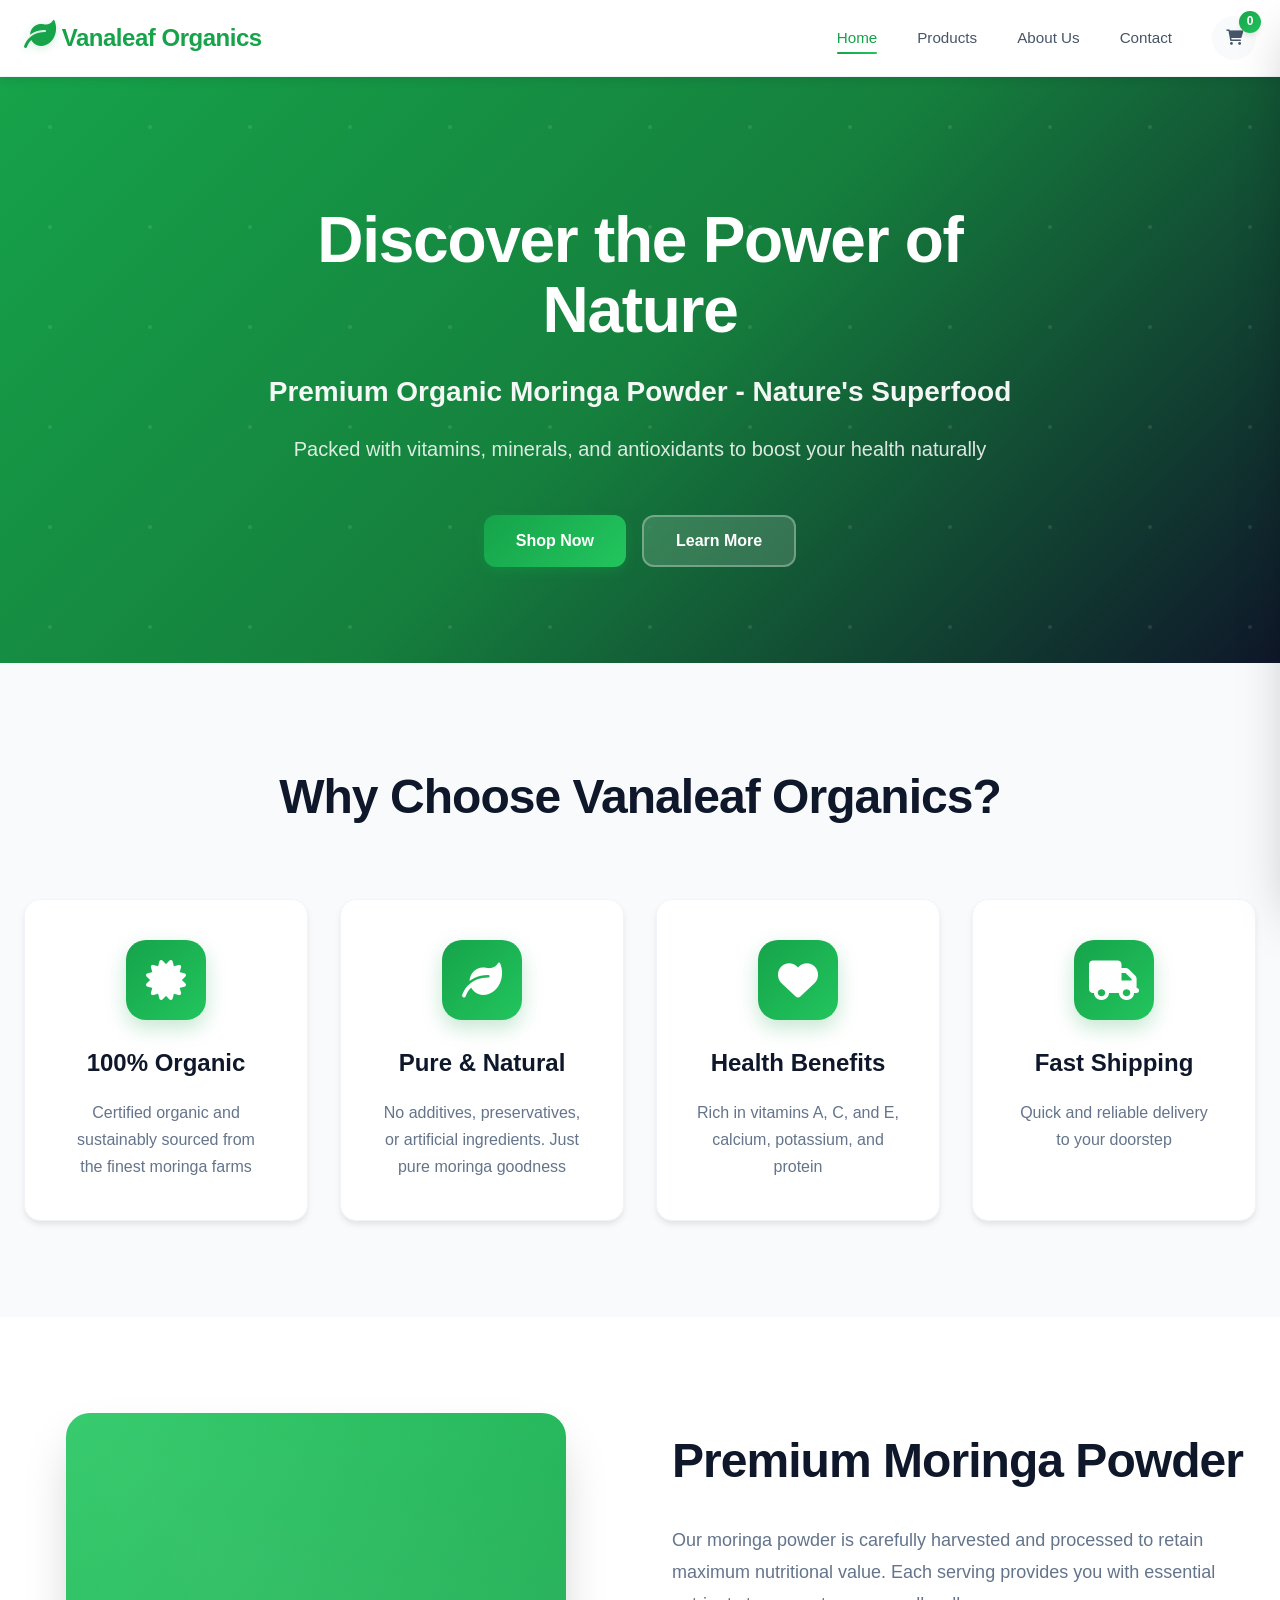
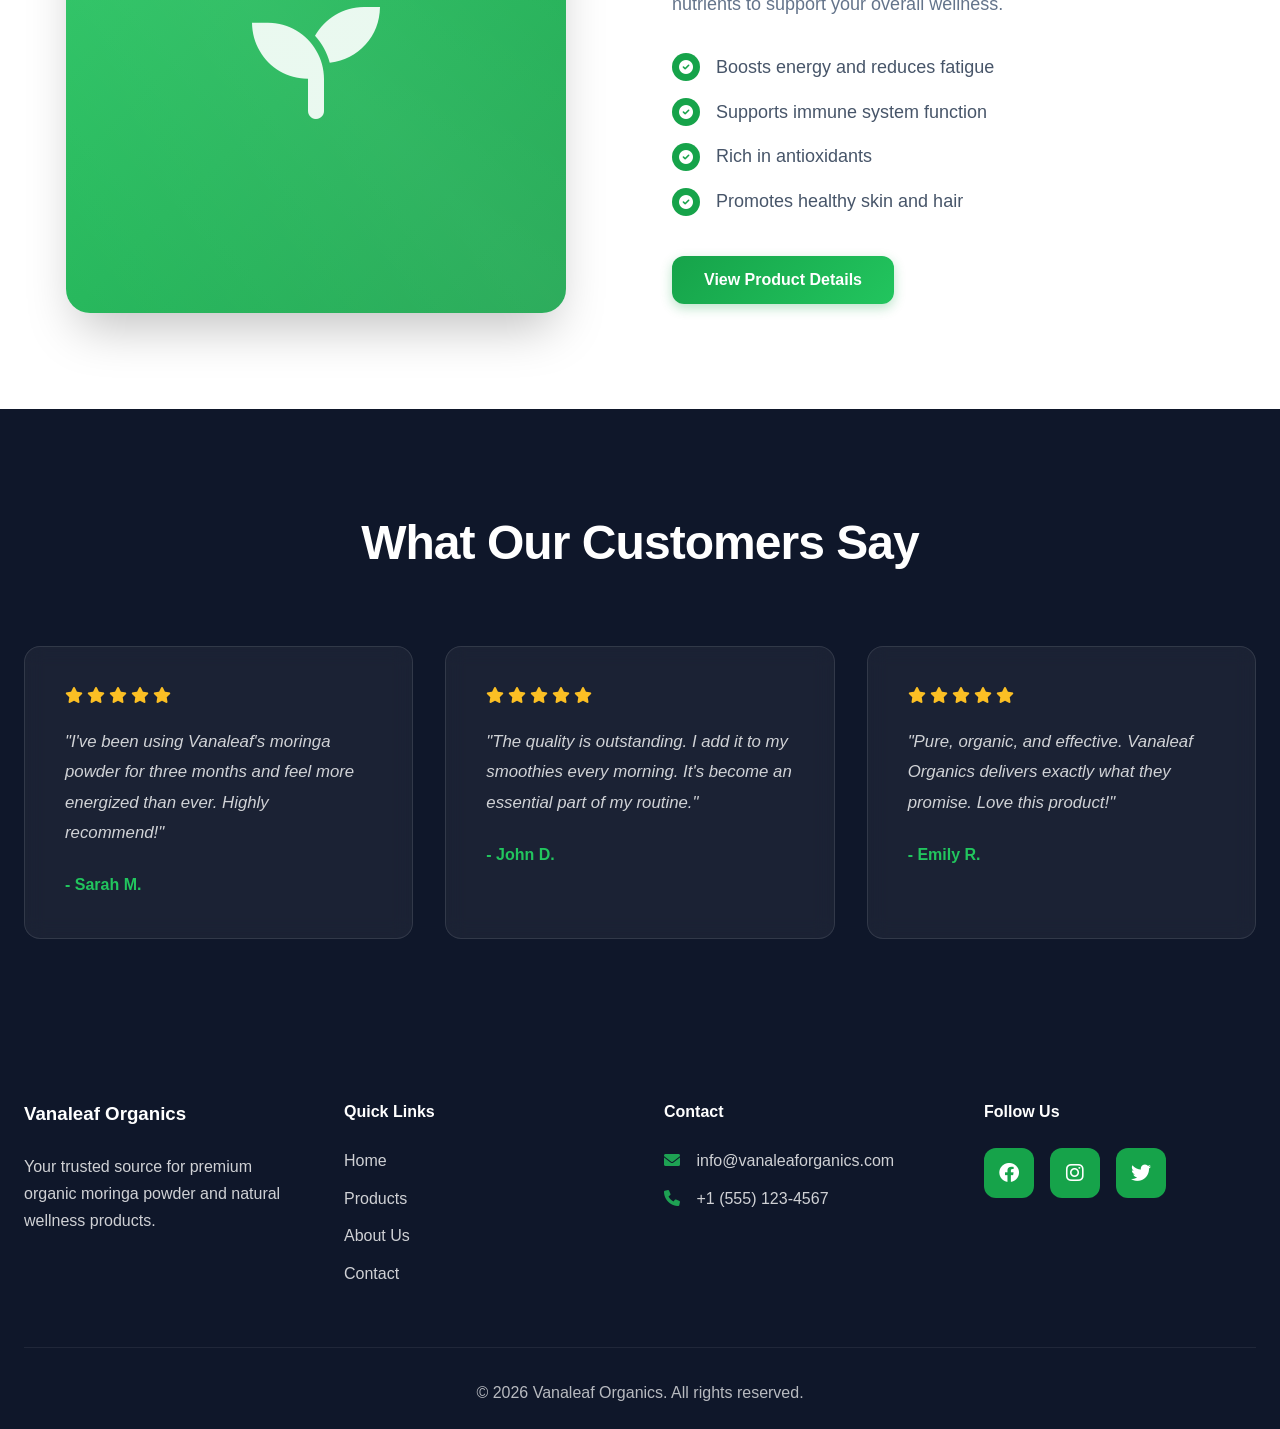
==== index.html @ b9e73c4c "Added vanaleaf-organics website" ====
<!DOCTYPE html>
<html lang="en">
<head>
    <meta charset="UTF-8">
    <meta name="viewport" content="width=device-width, initial-scale=1.0">
    <title>Vanaleaf Organics - Premium Moringa Powder</title>
    <link rel="stylesheet" href="css/style.css">
    <link rel="stylesheet" href="https://cdnjs.cloudflare.com/ajax/libs/font-awesome/6.0.0/css/all.min.css">
</head>
<body>
    <!-- Navigation -->
    <nav class="navbar">
        <div class="container">
            <div class="nav-wrapper">
                <div class="logo">
                    <a href="index.html">
                        <i class="fas fa-leaf"></i>
                        <span>Vanaleaf Organics</span>
                    </a>
                </div>
                <ul class="nav-menu" id="navMenu">
                    <li><a href="index.html" class="active">Home</a></li>
                    <li><a href="product.html">Products</a></li>
                    <li><a href="about.html">About Us</a></li>
                    <li><a href="contact.html">Contact</a></li>
                    <li class="cart-icon-wrapper">
                        <a href="#" id="cartToggle">
                            <i class="fas fa-shopping-cart"></i>
                            <span class="cart-count" id="cartCount">0</span>
                        </a>
                    </li>
                </ul>
                <div class="hamburger" id="hamburger">
                    <span></span>
                    <span></span>
                    <span></span>
                </div>
            </div>
        </div>
    </nav>

    <!-- Hero Section -->
    <section class="hero">
        <div class="container">
            <div class="hero-content">
                <h1 class="hero-title">Discover the Power of Nature</h1>
                <p class="hero-subtitle">Premium Organic Moringa Powder - Nature's Superfood</p>
                <p class="hero-description">Packed with vitamins, minerals, and antioxidants to boost your health naturally</p>
                <div class="hero-buttons">
                    <a href="product.html" class="btn btn-primary">Shop Now</a>
                    <a href="about.html" class="btn btn-secondary">Learn More</a>
                </div>
            </div>
        </div>
    </section>

    <!-- Features Section -->
    <section class="features">
        <div class="container">
            <h2 class="section-title">Why Choose Vanaleaf Organics?</h2>
            <div class="features-grid">
                <div class="feature-card">
                    <div class="feature-icon">
                        <i class="fas fa-certificate"></i>
                    </div>
                    <h3>100% Organic</h3>
                    <p>Certified organic and sustainably sourced from the finest moringa farms</p>
                </div>
                <div class="feature-card">
                    <div class="feature-icon">
                        <i class="fas fa-leaf"></i>
                    </div>
                    <h3>Pure & Natural</h3>
                    <p>No additives, preservatives, or artificial ingredients. Just pure moringa goodness</p>
                </div>
                <div class="feature-card">
                    <div class="feature-icon">
                        <i class="fas fa-heart"></i>
                    </div>
                    <h3>Health Benefits</h3>
                    <p>Rich in vitamins A, C, and E, calcium, potassium, and protein</p>
                </div>
                <div class="feature-card">
                    <div class="feature-icon">
                        <i class="fas fa-truck"></i>
                    </div>
                    <h3>Fast Shipping</h3>
                    <p>Quick and reliable delivery to your doorstep</p>
                </div>
            </div>
        </div>
    </section>

    <!-- Product Highlight Section -->
    <section class="product-highlight">
        <div class="container">
            <div class="highlight-grid">
                <div class="highlight-image">
                    <div class="image-placeholder">
                        <i class="fas fa-seedling"></i>
                    </div>
                </div>
                <div class="highlight-content">
                    <h2>Premium Moringa Powder</h2>
                    <p class="highlight-description">Our moringa powder is carefully harvested and processed to retain maximum nutritional value. Each serving provides you with essential nutrients to support your overall wellness.</p>
                    <ul class="benefits-list">
                        <li><i class="fas fa-check-circle"></i> Boosts energy and reduces fatigue</li>
                        <li><i class="fas fa-check-circle"></i> Supports immune system function</li>
                        <li><i class="fas fa-check-circle"></i> Rich in antioxidants</li>
                        <li><i class="fas fa-check-circle"></i> Promotes healthy skin and hair</li>
                    </ul>
                    <a href="product.html" class="btn btn-primary">View Product Details</a>
                </div>
            </div>
        </div>
    </section>

    <!-- Testimonials Section -->
    <section class="testimonials">
        <div class="container">
            <h2 class="section-title">What Our Customers Say</h2>
            <div class="testimonials-grid">
                <div class="testimonial-card">
                    <div class="stars">
                        <i class="fas fa-star"></i>
                        <i class="fas fa-star"></i>
                        <i class="fas fa-star"></i>
                        <i class="fas fa-star"></i>
                        <i class="fas fa-star"></i>
                    </div>
                    <p>"I've been using Vanaleaf's moringa powder for three months and feel more energized than ever. Highly recommend!"</p>
                    <div class="customer-name">- Sarah M.</div>
                </div>
                <div class="testimonial-card">
                    <div class="stars">
                        <i class="fas fa-star"></i>
                        <i class="fas fa-star"></i>
                        <i class="fas fa-star"></i>
                        <i class="fas fa-star"></i>
                        <i class="fas fa-star"></i>
                    </div>
                    <p>"The quality is outstanding. I add it to my smoothies every morning. It's become an essential part of my routine."</p>
                    <div class="customer-name">- John D.</div>
                </div>
                <div class="testimonial-card">
                    <div class="stars">
                        <i class="fas fa-star"></i>
                        <i class="fas fa-star"></i>
                        <i class="fas fa-star"></i>
                        <i class="fas fa-star"></i>
                        <i class="fas fa-star"></i>
                    </div>
                    <p>"Pure, organic, and effective. Vanaleaf Organics delivers exactly what they promise. Love this product!"</p>
                    <div class="customer-name">- Emily R.</div>
                </div>
            </div>
        </div>
    </section>

    <!-- Footer -->
    <footer class="footer">
        <div class="container">
            <div class="footer-grid">
                <div class="footer-col">
                    <h3>Vanaleaf Organics</h3>
                    <p>Your trusted source for premium organic moringa powder and natural wellness products.</p>
                </div>
                <div class="footer-col">
                    <h4>Quick Links</h4>
                    <ul>
                        <li><a href="index.html">Home</a></li>
                        <li><a href="product.html">Products</a></li>
                        <li><a href="about.html">About Us</a></li>
                        <li><a href="contact.html">Contact</a></li>
                    </ul>
                </div>
                <div class="footer-col">
                    <h4>Contact</h4>
                    <ul>
                        <li><i class="fas fa-envelope"></i> info@vanaleaforganics.com</li>
                        <li><i class="fas fa-phone"></i> +1 (555) 123-4567</li>
                    </ul>
                </div>
                <div class="footer-col">
                    <h4>Follow Us</h4>
                    <div class="social-links">
                        <a href="#"><i class="fab fa-facebook"></i></a>
                        <a href="#"><i class="fab fa-instagram"></i></a>
                        <a href="#"><i class="fab fa-twitter"></i></a>
                    </div>
                </div>
            </div>
            <div class="footer-bottom">
                <p>&copy; 2026 Vanaleaf Organics. All rights reserved.</p>
            </div>
        </div>
    </footer>

    <!-- Shopping Cart Sidebar -->
    <div class="cart-sidebar" id="cartSidebar">
        <div class="cart-header">
            <h3>Shopping Cart</h3>
            <button class="close-cart" id="closeCart">&times;</button>
        </div>
        <div class="cart-items" id="cartItems">
            <p class="empty-cart">Your cart is empty</p>
        </div>
        <div class="cart-footer">
            <div class="cart-total">
                <span>Total:</span>
                <span id="cartTotal">₹0</span>
            </div>
            <button class="btn btn-primary btn-block" id="checkoutBtn">Proceed to Checkout</button>
        </div>
    </div>

    <!-- Overlay -->
    <div class="overlay" id="overlay"></div>

    <!-- Checkout Modal -->
    <div class="modal" id="checkoutModal">
        <div class="modal-content">
            <span class="close-modal" id="closeModal">&times;</span>
            <h2>Checkout</h2>
            <form id="checkoutForm">
                <div class="form-section">
                    <h3>Shipping Information</h3>
                    <div class="form-row">
                        <div class="form-group">
                            <label for="firstName">First Name *</label>
                            <input type="text" id="firstName" required>
                        </div>
                        <div class="form-group">
                            <label for="lastName">Last Name *</label>
                            <input type="text" id="lastName" required>
                        </div>
                    </div>
                    <div class="form-group">
                        <label for="email">Email *</label>
                        <input type="email" id="email" required>
                    </div>
                    <div class="form-group">
                        <label for="phone">Phone *</label>
                        <input type="tel" id="phone" required>
                    </div>
                    <div class="form-group">
                        <label for="address">Address *</label>
                        <input type="text" id="address" required>
                    </div>
                    <div class="form-row">
                        <div class="form-group">
                            <label for="city">City *</label>
                            <input type="text" id="city" required>
                        </div>
                        <div class="form-group">
                            <label for="zipCode">Zip Code *</label>
                            <input type="text" id="zipCode" required>
                        </div>
                    </div>
                </div>
                <div class="form-section">
                    <h3>Payment Information</h3>
                    <div class="form-group">
                        <label for="cardName">Name on Card *</label>
                        <input type="text" id="cardName" required>
                    </div>
                    <div class="form-group">
                        <label for="cardNumber">Card Number *</label>
                        <input type="text" id="cardNumber" placeholder="1234 5678 9012 3456" required>
                    </div>
                    <div class="form-row">
                        <div class="form-group">
                            <label for="expiry">Expiry Date *</label>
                            <input type="text" id="expiry" placeholder="MM/YY" required>
                        </div>
                        <div class="form-group">
                            <label for="cvv">CVV *</label>
                            <input type="text" id="cvv" placeholder="123" required>
                        </div>
                    </div>
                </div>
                <div class="order-summary">
                    <h3>Order Summary</h3>
                    <div id="orderItems"></div>
                    <div class="summary-row">
                        <span>Subtotal:</span>
                        <span id="subtotal">₹0</span>
                    </div>
                    <div class="summary-row">
                        <span>Shipping:</span>
                        <span id="shipping">₹100</span>
                    </div>
                    <div class="summary-row total">
                        <span>Total:</span>
                        <span id="finalTotal">₹0</span>
                    </div>
                </div>
                <button type="submit" class="btn btn-primary btn-block">Place Order</button>
            </form>
        </div>
    </div>

    <script src="js/cart.js"></script>
    <script src="js/main.js"></script>
</body>
</html>
---- css/style.css ----
/* Modern Reset and Base Styles */
* {
    margin: 0;
    padding: 0;
    box-sizing: border-box;
}

:root {
    --primary: #16a34a;
    --primary-dark: #15803d;
    --primary-light: #22c55e;
    --secondary: #0ea5e9;
    --accent: #fbbf24;
    --dark: #0f172a;
    --gray-900: #1e293b;
    --gray-800: #334155;
    --gray-700: #475569;
    --gray-600: #64748b;
    --gray-500: #94a3b8;
    --gray-400: #cbd5e1;
    --gray-300: #e2e8f0;
    --gray-200: #f1f5f9;
    --gray-100: #f8fafc;
    --white: #ffffff;
    --success: #10b981;
    --danger: #ef4444;
    --warning: #f59e0b;
    --shadow-sm: 0 1px 2px 0 rgba(0, 0, 0, 0.05);
    --shadow: 0 4px 6px -1px rgba(0, 0, 0, 0.1);
    --shadow-md: 0 10px 15px -3px rgba(0, 0, 0, 0.1);
    --shadow-lg: 0 20px 25px -5px rgba(0, 0, 0, 0.1);
    --shadow-xl: 0 25px 50px -12px rgba(0, 0, 0, 0.25);
    --radius: 0.75rem;
    --radius-lg: 1rem;
    --radius-xl: 1.5rem;
    --transition: all 0.3s cubic-bezier(0.4, 0, 0.2, 1);
}

html {
    scroll-behavior: smooth;
}

body {
    font-family: -apple-system, BlinkMacSystemFont, 'Segoe UI', Roboto, 'Helvetica Neue', Arial, sans-serif;
    line-height: 1.6;
    color: var(--gray-900);
    background-color: var(--white);
    -webkit-font-smoothing: antialiased;
    -moz-osx-font-smoothing: grayscale;
}

.container {
    max-width: 1280px;
    margin: 0 auto;
    padding: 0 1.5rem;
}

@media (min-width: 1536px) {
    .container {
        max-width: 1400px;
    }
}

a {
    text-decoration: none;
    color: inherit;
    transition: var(--transition);
}

ul {
    list-style: none;
}

img {
    max-width: 100%;
    height: auto;
    display: block;
}

/* Modern Navigation */
.navbar {
    background: rgba(255, 255, 255, 0.95);
    backdrop-filter: blur(20px);
    box-shadow: 0 1px 3px 0 rgba(0, 0, 0, 0.1);
    position: sticky;
    top: 0;
    z-index: 1000;
    border-bottom: 1px solid var(--gray-200);
}

.nav-wrapper {
    display: flex;
    justify-content: space-between;
    align-items: center;
    padding: 1rem 0;
    min-height: 70px;
}

.logo {
    display: flex;
    align-items: center;
    gap: 0.75rem;
    font-size: 1.5rem;
    font-weight: 700;
    color: var(--primary);
    letter-spacing: -0.02em;
}

.logo i {
    font-size: 2rem;
    filter: drop-shadow(0 2px 4px rgba(22, 163, 74, 0.2));
}

.nav-menu {
    display: flex;
    gap: 2.5rem;
    align-items: center;
}

.nav-menu li a {
    color: var(--gray-700);
    font-weight: 500;
    font-size: 0.95rem;
    position: relative;
    padding: 0.5rem 0;
    transition: var(--transition);
}

.nav-menu li a:hover {
    color: var(--primary);
}

.nav-menu li a.active {
    color: var(--primary);
}

.nav-menu li a.active::after {
    content: '';
    position: absolute;
    bottom: 0;
    left: 0;
    width: 100%;
    height: 2px;
    background: linear-gradient(90deg, var(--primary), var(--primary-light));
    border-radius: 2px;
}

.cart-icon-wrapper {
    position: relative;
}

.cart-icon-wrapper a {
    width: 44px;
    height: 44px;
    background: var(--gray-100);
    border-radius: 50%;
    display: flex;
    align-items: center;
    justify-content: center;
    transition: var(--transition);
}

.cart-icon-wrapper a:hover {
    background: var(--primary);
    color: var(--white);
    transform: translateY(-2px);
    box-shadow: var(--shadow-md);
}

.cart-count {
    position: absolute;
    top: -5px;
    right: -5px;
    background: linear-gradient(135deg, var(--primary), var(--primary-light));
    color: var(--white);
    border-radius: 50%;
    width: 22px;
    height: 22px;
    display: flex;
    align-items: center;
    justify-content: center;
    font-size: 0.75rem;
    font-weight: 700;
    box-shadow: var(--shadow);
}

.hamburger {
    display: none;
    flex-direction: column;
    cursor: pointer;
    gap: 5px;
    padding: 8px;
}

.hamburger span {
    width: 25px;
    height: 2.5px;
    background-color: var(--gray-700);
    border-radius: 2px;
    transition: var(--transition);
}

/* Modern Hero Section */
.hero {
    background: linear-gradient(135deg, var(--primary) 0%, var(--primary-dark) 50%, var(--dark) 100%);
    color: var(--white);
    padding: 8rem 0 6rem;
    position: relative;
    overflow: hidden;
}

.hero::before {
    content: '';
    position: absolute;
    top: 0;
    left: 0;
    right: 0;
    bottom: 0;
    background: url('data:image/svg+xml,<svg width="100" height="100" xmlns="http://www.w3.org/2000/svg"><circle cx="50" cy="50" r="2" fill="white" opacity="0.1"/></svg>');
    animation: float 20s linear infinite;
}

@keyframes float {
    from { transform: translateY(0); }
    to { transform: translateY(-100px); }
}

.hero-content {
    max-width: 800px;
    margin: 0 auto;
    text-align: center;
    position: relative;
    z-index: 1;
}

.hero-title {
    font-size: clamp(2.5rem, 5vw, 4rem);
    font-weight: 800;
    margin-bottom: 1.5rem;
    line-height: 1.1;
    letter-spacing: -0.02em;
    animation: fadeInUp 0.8s ease;
}

.hero-subtitle {
    font-size: clamp(1.25rem, 3vw, 1.75rem);
    margin-bottom: 1rem;
    font-weight: 600;
    opacity: 0.95;
    animation: fadeInUp 0.8s ease 0.2s backwards;
}

.hero-description {
    font-size: clamp(1rem, 2vw, 1.25rem);
    margin-bottom: 3rem;
    opacity: 0.85;
    line-height: 1.8;
    animation: fadeInUp 0.8s ease 0.4s backwards;
}

.hero-buttons {
    display: flex;
    gap: 1rem;
    justify-content: center;
    flex-wrap: wrap;
    animation: fadeInUp 0.8s ease 0.6s backwards;
}

@keyframes fadeInUp {
    from {
        opacity: 0;
        transform: translateY(30px);
    }
    to {
        opacity: 1;
        transform: translateY(0);
    }
}

/* Modern Buttons */
.btn {
    display: inline-flex;
    align-items: center;
    justify-content: center;
    gap: 0.5rem;
    padding: 1rem 2rem;
    border-radius: var(--radius);
    font-weight: 600;
    font-size: 1rem;
    cursor: pointer;
    transition: var(--transition);
    border: none;
    line-height: 1;
    white-space: nowrap;
}

.btn-primary {
    background: linear-gradient(135deg, var(--primary), var(--primary-light));
    color: var(--white);
    box-shadow: 0 4px 12px rgba(22, 163, 74, 0.3);
}

.btn-primary:hover {
    transform: translateY(-2px);
    box-shadow: 0 8px 20px rgba(22, 163, 74, 0.4);
}

.btn-primary:active {
    transform: translateY(0);
}

.btn-secondary {
    background: rgba(255, 255, 255, 0.15);
    color: var(--white);
    border: 2px solid rgba(255, 255, 255, 0.3);
    backdrop-filter: blur(10px);
}

.btn-secondary:hover {
    background: rgba(255, 255, 255, 0.25);
    border-color: rgba(255, 255, 255, 0.5);
    transform: translateY(-2px);
}

.btn-large {
    padding: 1.25rem 3rem;
    font-size: 1.1rem;
}

.btn-block {
    width: 100%;
}

/* Modern Features Section */
.features {
    padding: 6rem 0;
    background: var(--gray-100);
}

.section-title {
    text-align: center;
    font-size: clamp(2rem, 4vw, 3rem);
    font-weight: 800;
    margin-bottom: 4rem;
    color: var(--dark);
    letter-spacing: -0.02em;
}

.features-grid {
    display: grid;
    grid-template-columns: repeat(auto-fit, minmax(280px, 1fr));
    gap: 2rem;
}

.feature-card {
    background: var(--white);
    padding: 2.5rem;
    border-radius: var(--radius-lg);
    text-align: center;
    box-shadow: var(--shadow);
    transition: var(--transition);
    border: 1px solid var(--gray-200);
}

.feature-card:hover {
    transform: translateY(-8px);
    box-shadow: var(--shadow-lg);
    border-color: var(--primary);
}

.feature-icon {
    width: 80px;
    height: 80px;
    margin: 0 auto 1.5rem;
    background: linear-gradient(135deg, var(--primary), var(--primary-light));
    border-radius: 20px;
    display: flex;
    align-items: center;
    justify-content: center;
    font-size: 2.5rem;
    color: var(--white);
    box-shadow: 0 8px 20px rgba(22, 163, 74, 0.25);
}

.feature-card h3 {
    font-size: 1.5rem;
    margin-bottom: 1rem;
    color: var(--dark);
    font-weight: 700;
}

.feature-card p {
    color: var(--gray-600);
    line-height: 1.7;
}

/* Product Highlight */
.product-highlight {
    padding: 6rem 0;
}

.highlight-grid {
    display: grid;
    grid-template-columns: 1fr 1fr;
    gap: 4rem;
    align-items: center;
}

.highlight-image {
    display: flex;
    justify-content: center;
    align-items: center;
}

.image-placeholder {
    width: 100%;
    max-width: 500px;
    aspect-ratio: 1;
    background: linear-gradient(135deg, var(--primary-light) 0%, var(--primary) 100%);
    border-radius: var(--radius-xl);
    display: flex;
    align-items: center;
    justify-content: center;
    font-size: 8rem;
    color: rgba(255, 255, 255, 0.9);
    box-shadow: var(--shadow-xl);
    position: relative;
    overflow: hidden;
}

.image-placeholder::before {
    content: '';
    position: absolute;
    top: -50%;
    left: -50%;
    width: 200%;
    height: 200%;
    background: linear-gradient(45deg, transparent, rgba(255, 255, 255, 0.1), transparent);
    animation: shine 3s infinite;
}

@keyframes shine {
    0% { transform: translateX(-100%) translateY(-100%) rotate(45deg); }
    100% { transform: translateX(100%) translateY(100%) rotate(45deg); }
}

.image-placeholder.large {
    max-width: 600px;
}

.highlight-content h2 {
    font-size: clamp(2rem, 4vw, 3rem);
    color: var(--dark);
    margin-bottom: 1.5rem;
    font-weight: 800;
    letter-spacing: -0.02em;
}

.highlight-description {
    color: var(--gray-600);
    font-size: 1.125rem;
    margin-bottom: 2rem;
    line-height: 1.8;
}

.benefits-list {
    margin-bottom: 2.5rem;
}

.benefits-list li {
    display: flex;
    align-items: center;
    gap: 1rem;
    margin-bottom: 1rem;
    font-size: 1.125rem;
    color: var(--gray-700);
}

.benefits-list i {
    width: 28px;
    height: 28px;
    background: var(--primary);
    color: var(--white);
    border-radius: 50%;
    display: flex;
    align-items: center;
    justify-content: center;
    font-size: 0.875rem;
    flex-shrink: 0;
}

/* Testimonials */
.testimonials {
    padding: 6rem 0;
    background: var(--dark);
    color: var(--white);
    position: relative;
}

.testimonials .section-title {
    color: var(--white);
}

.testimonials-grid {
    display: grid;
    grid-template-columns: repeat(auto-fit, minmax(320px, 1fr));
    gap: 2rem;
}

.testimonial-card {
    background: rgba(255, 255, 255, 0.05);
    backdrop-filter: blur(10px);
    padding: 2.5rem;
    border-radius: var(--radius-lg);
    border: 1px solid rgba(255, 255, 255, 0.1);
    transition: var(--transition);
}

.testimonial-card:hover {
    background: rgba(255, 255, 255, 0.08);
    transform: translateY(-5px);
    border-color: rgba(255, 255, 255, 0.2);
}

.stars {
    color: var(--accent);
    margin-bottom: 1.5rem;
    display: flex;
    gap: 0.25rem;
}

.testimonial-card p {
    font-style: italic;
    color: rgba(255, 255, 255, 0.8);
    margin-bottom: 1.5rem;
    line-height: 1.8;
    font-size: 1.05rem;
}

.customer-name {
    font-weight: 600;
    color: var(--primary-light);
}

/* Product Detail Page */
.product-detail {
    padding: 4rem 0;
}

.product-grid {
    display: grid;
    grid-template-columns: 1fr 1fr;
    gap: 4rem;
}

.main-image {
    position: sticky;
    top: 100px;
}

.product-info-section h1 {
    font-size: clamp(2rem, 4vw, 3rem);
    color: var(--dark);
    margin-bottom: 1rem;
    font-weight: 800;
    letter-spacing: -0.02em;
}

.product-rating {
    display: flex;
    align-items: center;
    gap: 1rem;
    margin-bottom: 1.5rem;
}

.rating-count {
    color: var(--gray-600);
    font-size: 0.95rem;
}

.product-description {
    font-size: 1.125rem;
    color: var(--gray-600);
    margin-bottom: 2rem;
    line-height: 1.8;
}

.product-benefits {
    background: linear-gradient(135deg, var(--gray-100), var(--gray-200));
    padding: 2rem;
    border-radius: var(--radius-lg);
    margin-bottom: 2rem;
    border-left: 4px solid var(--primary);
}

.product-benefits h3 {
    color: var(--dark);
    margin-bottom: 1.5rem;
    font-weight: 700;
}

.product-benefits ul li {
    display: flex;
    align-items: center;
    gap: 0.75rem;
    margin-bottom: 1rem;
    color: var(--gray-700);
}

.product-benefits i {
    color: var(--primary);
    font-size: 1.1rem;
}

.product-options {
    margin-bottom: 2rem;
}

.option-group {
    margin-bottom: 1.5rem;
}

.option-group label {
    display: block;
    font-weight: 600;
    margin-bottom: 0.75rem;
    color: var(--dark);
    font-size: 1.05rem;
}

.size-select {
    width: 100%;
    padding: 1rem 1.25rem;
    border: 2px solid var(--gray-300);
    border-radius: var(--radius);
    font-size: 1rem;
    cursor: pointer;
    transition: var(--transition);
    background: var(--white);
    font-weight: 500;
}

.size-select:hover {
    border-color: var(--primary);
}

.size-select:focus {
    outline: none;
    border-color: var(--primary);
    box-shadow: 0 0 0 3px rgba(22, 163, 74, 0.1);
}

.quantity-selector {
    display: flex;
    align-items: center;
    gap: 1rem;
}

.qty-btn {
    background: var(--primary);
    color: var(--white);
    border: none;
    width: 48px;
    height: 48px;
    border-radius: var(--radius);
    font-size: 1.5rem;
    cursor: pointer;
    transition: var(--transition);
    display: flex;
    align-items: center;
    justify-content: center;
    font-weight: 600;
}

.qty-btn:hover {
    background: var(--primary-dark);
    transform: scale(1.05);
}

.qty-btn:active {
    transform: scale(0.95);
}

#quantity {
    width: 100px;
    text-align: center;
    padding: 0.75rem;
    border: 2px solid var(--gray-300);
    border-radius: var(--radius);
    font-size: 1.25rem;
    font-weight: 600;
}

.product-price {
    margin-bottom: 2rem;
}

.price {
    font-size: clamp(2.5rem, 5vw, 3.5rem);
    font-weight: 800;
    background: linear-gradient(135deg, var(--primary), var(--primary-light));
    -webkit-background-clip: text;
    -webkit-text-fill-color: transparent;
    background-clip: text;
}

.product-features {
    margin-top: 2rem;
    padding-top: 2rem;
    border-top: 2px solid var(--gray-200);
}

.feature-item {
    display: flex;
    align-items: center;
    gap: 1rem;
    margin-bottom: 1rem;
    color: var(--gray-600);
    font-size: 0.95rem;
}

.feature-item i {
    color: var(--primary);
    font-size: 1.25rem;
}

/* Product Tabs */
.product-tabs {
    padding: 4rem 0;
    background: var(--gray-100);
}

.tabs {
    display: flex;
    justify-content: center;
    gap: 0.75rem;
    margin-bottom: 3rem;
    flex-wrap: wrap;
}

.tab-btn {
    padding: 0.875rem 2rem;
    background: var(--white);
    border: 2px solid var(--gray-300);
    border-radius: var(--radius);
    cursor: pointer;
    transition: var(--transition);
    font-weight: 600;
    font-size: 0.95rem;
    color: var(--gray-700);
}

.tab-btn:hover {
    border-color: var(--primary);
    color: var(--primary);
}

.tab-btn.active {
    background: var(--primary);
    color: var(--white);
    border-color: var(--primary);
    box-shadow: 0 4px 12px rgba(22, 163, 74, 0.3);
}

.tab-content {
    background: var(--white);
    padding: 3rem;
    border-radius: var(--radius-lg);
    box-shadow: var(--shadow);
}

.tab-panel {
    display: none;
}

.tab-panel.active {
    display: block;
    animation: fadeIn 0.5s ease;
}

@keyframes fadeIn {
    from { opacity: 0; }
    to { opacity: 1; }
}

.tab-panel h3 {
    color: var(--dark);
    font-size: 2rem;
    margin-bottom: 1.5rem;
    font-weight: 700;
}

.tab-panel p {
    color: var(--gray-600);
    line-height: 1.8;
    margin-bottom: 1rem;
    font-size: 1.05rem;
}

.tab-panel ul {
    margin-left: 2rem;
    margin-bottom: 1.5rem;
}

.tab-panel ul li {
    list-style: disc;
    color: var(--gray-600);
    margin-bottom: 0.75rem;
    line-height: 1.7;
}

.reviews-list {
    margin-top: 2rem;
}

.review-item {
    border-bottom: 1px solid var(--gray-200);
    padding-bottom: 2rem;
    margin-bottom: 2rem;
}

.review-header {
    display: flex;
    justify-content: space-between;
    align-items: center;
    margin-bottom: 1rem;
}

.review-date {
    color: var(--gray-500);
    font-size: 0.9rem;
}

.review-item h4 {
    color: var(--dark);
    margin-bottom: 0.75rem;
    font-weight: 600;
}

.reviewer {
    color: var(--primary);
    font-weight: 600;
}

/* About Page */
.page-header {
    background: linear-gradient(135deg, var(--primary) 0%, var(--primary-dark) 100%);
    color: var(--white);
    padding: 5rem 0;
    text-align: center;
    position: relative;
    overflow: hidden;
}

.page-header::before {
    content: '';
    position: absolute;
    top: 0;
    left: 0;
    right: 0;
    bottom: 0;
    background: url('data:image/svg+xml,<svg width="100" height="100" xmlns="http://www.w3.org/2000/svg"><circle cx="50" cy="50" r="2" fill="white" opacity="0.1"/></svg>');
    opacity: 0.3;
}

.page-header h1 {
    font-size: clamp(2.5rem, 5vw, 4rem);
    margin-bottom: 1rem;
    font-weight: 800;
    letter-spacing: -0.02em;
    position: relative;
}

.page-header p {
    font-size: clamp(1.125rem, 2vw, 1.5rem);
    opacity: 0.9;
    position: relative;
}

.about-section {
    padding: 6rem 0;
}

.about-grid {
    display: grid;
    grid-template-columns: 1fr 1fr;
    gap: 4rem;
    align-items: center;
}

.about-content p {
    color: var(--gray-600);
    line-height: 1.8;
    margin-bottom: 1.5rem;
    font-size: 1.125rem;
}

.about-content h2 {
    color: var(--dark);
    font-size: clamp(2rem, 4vw, 3rem);
    margin-bottom: 1.5rem;
    font-weight: 800;
    letter-spacing: -0.02em;
}

.values-section {
    padding: 6rem 0;
    background: var(--gray-100);
}

.values-grid {
    display: grid;
    grid-template-columns: repeat(auto-fit, minmax(280px, 1fr));
    gap: 2rem;
}

.value-card {
    background: var(--white);
    padding: 2.5rem;
    border-radius: var(--radius-lg);
    text-align: center;
    box-shadow: var(--shadow);
    transition: var(--transition);
    border: 1px solid var(--gray-200);
}

.value-card:hover {
    transform: translateY(-8px);
    box-shadow: var(--shadow-lg);
    border-color: var(--primary);
}

.value-icon {
    width: 80px;
    height: 80px;
    margin: 0 auto 1.5rem;
    background: linear-gradient(135deg, var(--primary), var(--primary-light));
    border-radius: 20px;
    display: flex;
    align-items: center;
    justify-content: center;
    font-size: 2.5rem;
    color: var(--white);
    box-shadow: 0 8px 20px rgba(22, 163, 74, 0.25);
}

.value-card h3 {
    color: var(--dark);
    margin-bottom: 1rem;
    font-weight: 700;
}

.value-card p {
    color: var(--gray-600);
    line-height: 1.7;
}

.why-moringa {
    padding: 6rem 0;
}

.moringa-content {
    max-width: 1000px;
    margin: 0 auto;
    text-align: center;
}

.moringa-content p {
    color: var(--gray-600);
    font-size: 1.125rem;
    line-height: 1.8;
    margin-bottom: 2rem;
}

.moringa-facts {
    display: grid;
    grid-template-columns: repeat(auto-fit, minmax(200px, 1fr));
    gap: 2rem;
    margin: 3rem 0;
}

.fact-item {
    background: linear-gradient(135deg, var(--primary), var(--primary-dark));
    padding: 2.5rem;
    border-radius: var(--radius-lg);
    color: var(--white);
    box-shadow: var(--shadow-lg);
    transition: var(--transition);
}

.fact-item:hover {
    transform: translateY(-8px);
    box-shadow: var(--shadow-xl);
}

.fact-number {
    font-size: 3.5rem;
    font-weight: 800;
    margin-bottom: 0.5rem;
    line-height: 1;
}

.fact-label {
    font-size: 1.25rem;
    opacity: 0.95;
}

.process-section {
    padding: 6rem 0;
    background: var(--gray-100);
}

.process-steps {
    display: grid;
    grid-template-columns: repeat(auto-fit, minmax(320px, 1fr));
    gap: 2rem;
}

.step {
    background: var(--white);
    padding: 2.5rem;
    border-radius: var(--radius-lg);
    box-shadow: var(--shadow);
    border-left: 4px solid var(--primary);
    transition: var(--transition);
}

.step:hover {
    transform: translateY(-5px);
    box-shadow: var(--shadow-lg);
}

.step-number {
    width: 60px;
    height: 60px;
    background: linear-gradient(135deg, var(--primary), var(--primary-light));
    color: var(--white);
    border-radius: var(--radius);
    display: flex;
    align-items: center;
    justify-content: center;
    font-size: 1.75rem;
    font-weight: 800;
    margin-bottom: 1.5rem;
    box-shadow: 0 8px 20px rgba(22, 163, 74, 0.25);
}

.step h3 {
    color: var(--dark);
    margin-bottom: 1rem;
    font-weight: 700;
}

.step p {
    color: var(--gray-600);
    line-height: 1.7;
}

.certifications {
    padding: 6rem 0;
}

.cert-grid {
    display: grid;
    grid-template-columns: repeat(auto-fit, minmax(220px, 1fr));
    gap: 2rem;
}

.cert-item {
    text-align: center;
    padding: 2.5rem;
    background: var(--gray-100);
    border-radius: var(--radius-lg);
    transition: var(--transition);
    border: 2px solid transparent;
}

.cert-item:hover {
    background: var(--white);
    border-color: var(--primary);
    transform: translateY(-5px);
    box-shadow: var(--shadow-lg);
}

.cert-item i {
    font-size: 4rem;
    color: var(--primary);
    margin-bottom: 1rem;
}

.cert-item h4 {
    color: var(--dark);
    font-weight: 700;
}

/* Contact Page */
.contact-section {
    padding: 6rem 0;
}

.contact-grid {
    display: grid;
    grid-template-columns: 1fr 1fr;
    gap: 4rem;
}

.contact-info h2 {
    color: var(--dark);
    font-size: clamp(2rem, 4vw, 3rem);
    margin-bottom: 1rem;
    font-weight: 800;
    letter-spacing: -0.02em;
}

.contact-info > p {
    color: var(--gray-600);
    font-size: 1.125rem;
    line-height: 1.8;
    margin-bottom: 2rem;
}

.contact-methods {
    margin-bottom: 3rem;
}

.contact-method {
    display: flex;
    gap: 1.5rem;
    margin-bottom: 1.5rem;
    padding: 1.5rem;
    background: var(--gray-100);
    border-radius: var(--radius-lg);
    transition: var(--transition);
    border: 2px solid transparent;
}

.contact-method:hover {
    background: var(--white);
    border-color: var(--primary);
    box-shadow: var(--shadow);
}

.method-icon {
    width: 60px;
    height: 60px;
    background: linear-gradient(135deg, var(--primary), var(--primary-light));
    color: var(--white);
    border-radius: var(--radius);
    display: flex;
    align-items: center;
    justify-content: center;
    font-size: 1.75rem;
    flex-shrink: 0;
    box-shadow: 0 8px 20px rgba(22, 163, 74, 0.25);
}

.method-info h3 {
    color: var(--dark);
    margin-bottom: 0.5rem;
    font-weight: 700;
}

.method-info p {
    color: var(--gray-600);
}

.social-section h3 {
    color: var(--dark);
    margin-bottom: 1.5rem;
    font-weight: 700;
}

.social-links {
    display: flex;
    gap: 1rem;
}

.social-links a {
    width: 50px;
    height: 50px;
    background: var(--primary);
    color: var(--white);
    display: flex;
    align-items: center;
    justify-content: center;
    border-radius: var(--radius);
    transition: var(--transition);
    font-size: 1.25rem;
}

.social-links a:hover {
    background: var(--primary-dark);
    transform: translateY(-5px);
    box-shadow: 0 8px 20px rgba(22, 163, 74, 0.3);
}

.social-links.large a {
    width: 60px;
    height: 60px;
    font-size: 1.5rem;
}

.contact-form-wrapper {
    background: var(--gray-100);
    padding: 3rem;
    border-radius: var(--radius-lg);
    border: 2px solid var(--gray-200);
}

.contact-form-wrapper h2 {
    color: var(--dark);
    margin-bottom: 2rem;
    font-weight: 700;
}

.form-group {
    margin-bottom: 1.5rem;
}

.form-row {
    display: grid;
    grid-template-columns: 1fr 1fr;
    gap: 1rem;
}

.form-group label {
    display: block;
    font-weight: 600;
    margin-bottom: 0.75rem;
    color: var(--dark);
    font-size: 0.95rem;
}

.form-group input,
.form-group textarea,
.form-group select {
    width: 100%;
    padding: 1rem 1.25rem;
    border: 2px solid var(--gray-300);
    border-radius: var(--radius);
    font-size: 1rem;
    font-family: inherit;
    transition: var(--transition);
    background: var(--white);
}

.form-group input:focus,
.form-group textarea:focus,
.form-group select:focus {
    outline: none;
    border-color: var(--primary);
    box-shadow: 0 0 0 3px rgba(22, 163, 74, 0.1);
}

.form-message {
    margin-top: 1rem;
    padding: 1rem 1.25rem;
    border-radius: var(--radius);
    display: none;
    font-weight: 500;
}

.form-message.success {
    display: block;
    background: #d1fae5;
    color: #065f46;
    border: 2px solid #10b981;
}

.form-message.error {
    display: block;
    background: #fee2e2;
    color: #991b1b;
    border: 2px solid #ef4444;
}

.faq-section {
    padding: 6rem 0;
    background: var(--gray-100);
}

.faq-grid {
    display: grid;
    grid-template-columns: repeat(auto-fit, minmax(380px, 1fr));
    gap: 2rem;
}

.faq-item {
    background: var(--white);
    padding: 2.5rem;
    border-radius: var(--radius-lg);
    box-shadow: var(--shadow);
    transition: var(--transition);
    border-left: 4px solid var(--primary);
}

.faq-item:hover {
    transform: translateY(-5px);
    box-shadow: var(--shadow-lg);
}

.faq-item h3 {
    color: var(--dark);
    margin-bottom: 1rem;
    font-weight: 700;
    line-height: 1.4;
}

.faq-item p {
    color: var(--gray-600);
    line-height: 1.8;
}

/* Footer */
.footer {
    background: var(--dark);
    color: var(--white);
    padding: 4rem 0 1.5rem;
}

.footer-grid {
    display: grid;
    grid-template-columns: repeat(auto-fit, minmax(240px, 1fr));
    gap: 3rem;
    margin-bottom: 3rem;
}

.footer-col h3,
.footer-col h4 {
    margin-bottom: 1.5rem;
    font-weight: 700;
}

.footer-col p {
    opacity: 0.8;
    line-height: 1.7;
}

.footer-col ul li {
    margin-bottom: 0.75rem;
    opacity: 0.8;
    transition: var(--transition);
}

.footer-col ul li:hover {
    opacity: 1;
    color: var(--primary-light);
}

.footer-col ul li a:hover {
    color: var(--primary-light);
}

.footer-col ul li i {
    margin-right: 0.75rem;
    color: var(--primary-light);
}

.footer-bottom {
    text-align: center;
    padding-top: 2rem;
    border-top: 1px solid rgba(255, 255, 255, 0.1);
    opacity: 0.7;
}

/* Shopping Cart Sidebar */
.cart-sidebar {
    position: fixed;
    right: -450px;
    top: 0;
    width: 450px;
    height: 100vh;
    background: var(--white);
    box-shadow: var(--shadow-xl);
    z-index: 2000;
    transition: right 0.3s cubic-bezier(0.4, 0, 0.2, 1);
    display: flex;
    flex-direction: column;
}

.cart-sidebar.active {
    right: 0;
}

.cart-header {
    display: flex;
    justify-content: space-between;
    align-items: center;
    padding: 2rem;
    border-bottom: 2px solid var(--gray-200);
}

.cart-header h3 {
    color: var(--dark);
    font-weight: 700;
    font-size: 1.5rem;
}

.close-cart {
    background: var(--gray-100);
    border: none;
    width: 40px;
    height: 40px;
    border-radius: 50%;
    font-size: 1.5rem;
    cursor: pointer;
    color: var(--gray-600);
    transition: var(--transition);
    display: flex;
    align-items: center;
    justify-content: center;
}

.close-cart:hover {
    background: var(--danger);
    color: var(--white);
}

.cart-items {
    flex: 1;
    overflow-y: auto;
    padding: 2rem;
}

.empty-cart {
    text-align: center;
    color: var(--gray-500);
    padding: 4rem 2rem;
    font-size: 1.125rem;
}

.cart-item {
    display: flex;
    gap: 1.25rem;
    padding: 1.5rem;
    border-radius: var(--radius);
    background: var(--gray-100);
    margin-bottom: 1rem;
    transition: var(--transition);
}

.cart-item:hover {
    background: var(--gray-200);
}

.cart-item-info {
    flex: 1;
}

.cart-item-name {
    font-weight: 600;
    color: var(--dark);
    margin-bottom: 0.5rem;
    font-size: 1.05rem;
}

.cart-item-details {
    font-size: 0.9rem;
    color: var(--gray-600);
    margin-bottom: 0.5rem;
}

.cart-item-price {
    font-weight: 700;
    color: var(--primary);
    font-size: 1.125rem;
}

.remove-item {
    background: none;
    border: none;
    color: var(--gray-500);
    cursor: pointer;
    font-size: 1.25rem;
    transition: var(--transition);
    width: 32px;
    height: 32px;
    border-radius: 50%;
    display: flex;
    align-items: center;
    justify-content: center;
}

.remove-item:hover {
    background: var(--danger);
    color: var(--white);
}

.cart-footer {
    padding: 2rem;
    border-top: 2px solid var(--gray-200);
    background: var(--gray-50);
}

.cart-total {
    display: flex;
    justify-content: space-between;
    font-size: 1.5rem;
    font-weight: 800;
    margin-bottom: 1.5rem;
    color: var(--dark);
}

/* Overlay */
.overlay {
    display: none;
    position: fixed;
    top: 0;
    left: 0;
    width: 100%;
    height: 100%;
    background: rgba(0, 0, 0, 0.5);
    backdrop-filter: blur(4px);
    z-index: 1500;
}

.overlay.active {
    display: block;
}

/* Checkout Modal */
.modal {
    display: none;
    position: fixed;
    top: 0;
    left: 0;
    width: 100%;
    height: 100%;
    background: rgba(0, 0, 0, 0.5);
    backdrop-filter: blur(4px);
    z-index: 2500;
    overflow-y: auto;
    padding: 2rem;
}

.modal.active {
    display: flex;
    align-items: center;
    justify-content: center;
}

.modal-content {
    background: var(--white);
    max-width: 900px;
    width: 100%;
    padding: 3rem;
    border-radius: var(--radius-xl);
    position: relative;
    box-shadow: var(--shadow-xl);
}

.close-modal {
    position: absolute;
    top: 1.5rem;
    right: 1.5rem;
    width: 40px;
    height: 40px;
    border-radius: 50%;
    background: var(--gray-100);
    font-size: 1.5rem;
    cursor: pointer;
    color: var(--gray-600);
    transition: var(--transition);
    border: none;
    display: flex;
    align-items: center;
    justify-content: center;
}

.close-modal:hover {
    background: var(--danger);
    color: var(--white);
}

.modal-content h2 {
    color: var(--dark);
    margin-bottom: 2rem;
    font-weight: 800;
    font-size: 2rem;
}

.form-section {
    margin-bottom: 2.5rem;
}

.form-section h3 {
    color: var(--dark);
    margin-bottom: 1.5rem;
    padding-bottom: 0.75rem;
    border-bottom: 2px solid var(--gray-200);
    font-weight: 700;
}

.order-summary {
    background: var(--gray-100);
    padding: 2rem;
    border-radius: var(--radius-lg);
    margin-bottom: 2rem;
    border: 2px solid var(--gray-200);
}

.order-summary h3 {
    color: var(--dark);
    margin-bottom: 1.5rem;
    font-weight: 700;
}

#orderItems {
    margin-bottom: 1.5rem;
}

.order-item {
    display: flex;
    justify-content: space-between;
    padding: 0.75rem 0;
    color: var(--gray-700);
    font-size: 0.95rem;
}

.summary-row {
    display: flex;
    justify-content: space-between;
    padding: 0.75rem 0;
    border-top: 1px solid var(--gray-300);
    font-weight: 600;
}

.summary-row.total {
    font-size: 1.5rem;
    font-weight: 800;
    color: var(--dark);
    border-top: 2px solid var(--primary);
    margin-top: 1rem;
    padding-top: 1.5rem;
}

/* Success Message */
.success-message {
    text-align: center;
    padding: 3rem 2rem;
}

.success-icon {
    font-size: 6rem;
    color: var(--success);
    margin-bottom: 1.5rem;
}

.success-message h2 {
    color: var(--dark);
    margin-bottom: 1rem;
    font-weight: 800;
}

.success-message p {
    color: var(--gray-600);
    font-size: 1.125rem;
    margin-bottom: 2rem;
    line-height: 1.7;
}

/* Responsive Design */
@media (max-width: 1024px) {
    .highlight-grid,
    .product-grid,
    .about-grid,
    .contact-grid {
        grid-template-columns: 1fr;
        gap: 3rem;
    }

    .main-image {
        position: static;
    }
}

@media (max-width: 768px) {
    .hamburger {
        display: flex;
    }

    .nav-menu {
        position: fixed;
        left: -100%;
        top: 70px;
        flex-direction: column;
        background: rgba(255, 255, 255, 0.98);
        backdrop-filter: blur(20px);
        width: 100%;
        text-align: center;
        transition: 0.3s;
        box-shadow: 0 10px 27px rgba(0, 0, 0, 0.1);
        padding: 2rem 0;
        gap: 1.5rem;
        border-bottom: 2px solid var(--gray-200);
    }

    .nav-menu.active {
        left: 0;
    }

    .hero {
        padding: 5rem 0 4rem;
    }

    .hero-buttons {
        flex-direction: column;
    }

    .features,
    .testimonials,
    .product-tabs,
    .about-section,
    .values-section,
    .why-moringa,
    .process-section,
    .certifications,
    .contact-section,
    .faq-section {
        padding: 4rem 0;
    }

    .section-title {
        margin-bottom: 3rem;
    }

    .image-placeholder {
        max-width: 350px;
        font-size: 5rem;
    }

    .cart-sidebar {
        width: 100%;
        right: -100%;
    }

    .modal-content {
        padding: 2rem 1.5rem;
        margin: 1rem;
    }

    .form-row {
        grid-template-columns: 1fr;
    }

    .tabs {
        gap: 0.5rem;
    }

    .tab-btn {
        padding: 0.75rem 1.5rem;
        font-size: 0.9rem;
    }

    .tab-content {
        padding: 2rem 1.5rem;
    }

    .faq-grid {
        grid-template-columns: 1fr;
    }
}

@media (max-width: 480px) {
    .container {
        padding: 0 1rem;
    }

    .hero-title {
        font-size: 2rem;
    }

    .section-title {
        font-size: 1.75rem;
    }

    .btn {
        padding: 0.875rem 1.5rem;
    }

    .page-header h1 {
        font-size: 2rem;
    }

    .features-grid,
    .testimonials-grid,
    .values-grid,
    .moringa-facts,
    .process-steps,
    .cert-grid {
        grid-template-columns: 1fr;
    }

    .feature-card,
    .testimonial-card,
    .value-card,
    .step,
    .faq-item {
        padding: 2rem 1.5rem;
    }
}

/* Print Styles */
@media print {
    .navbar,
    .cart-sidebar,
    .overlay,
    .modal,
    .hamburger,
    .hero-buttons,
    .btn {
        display: none !important;
    }
}
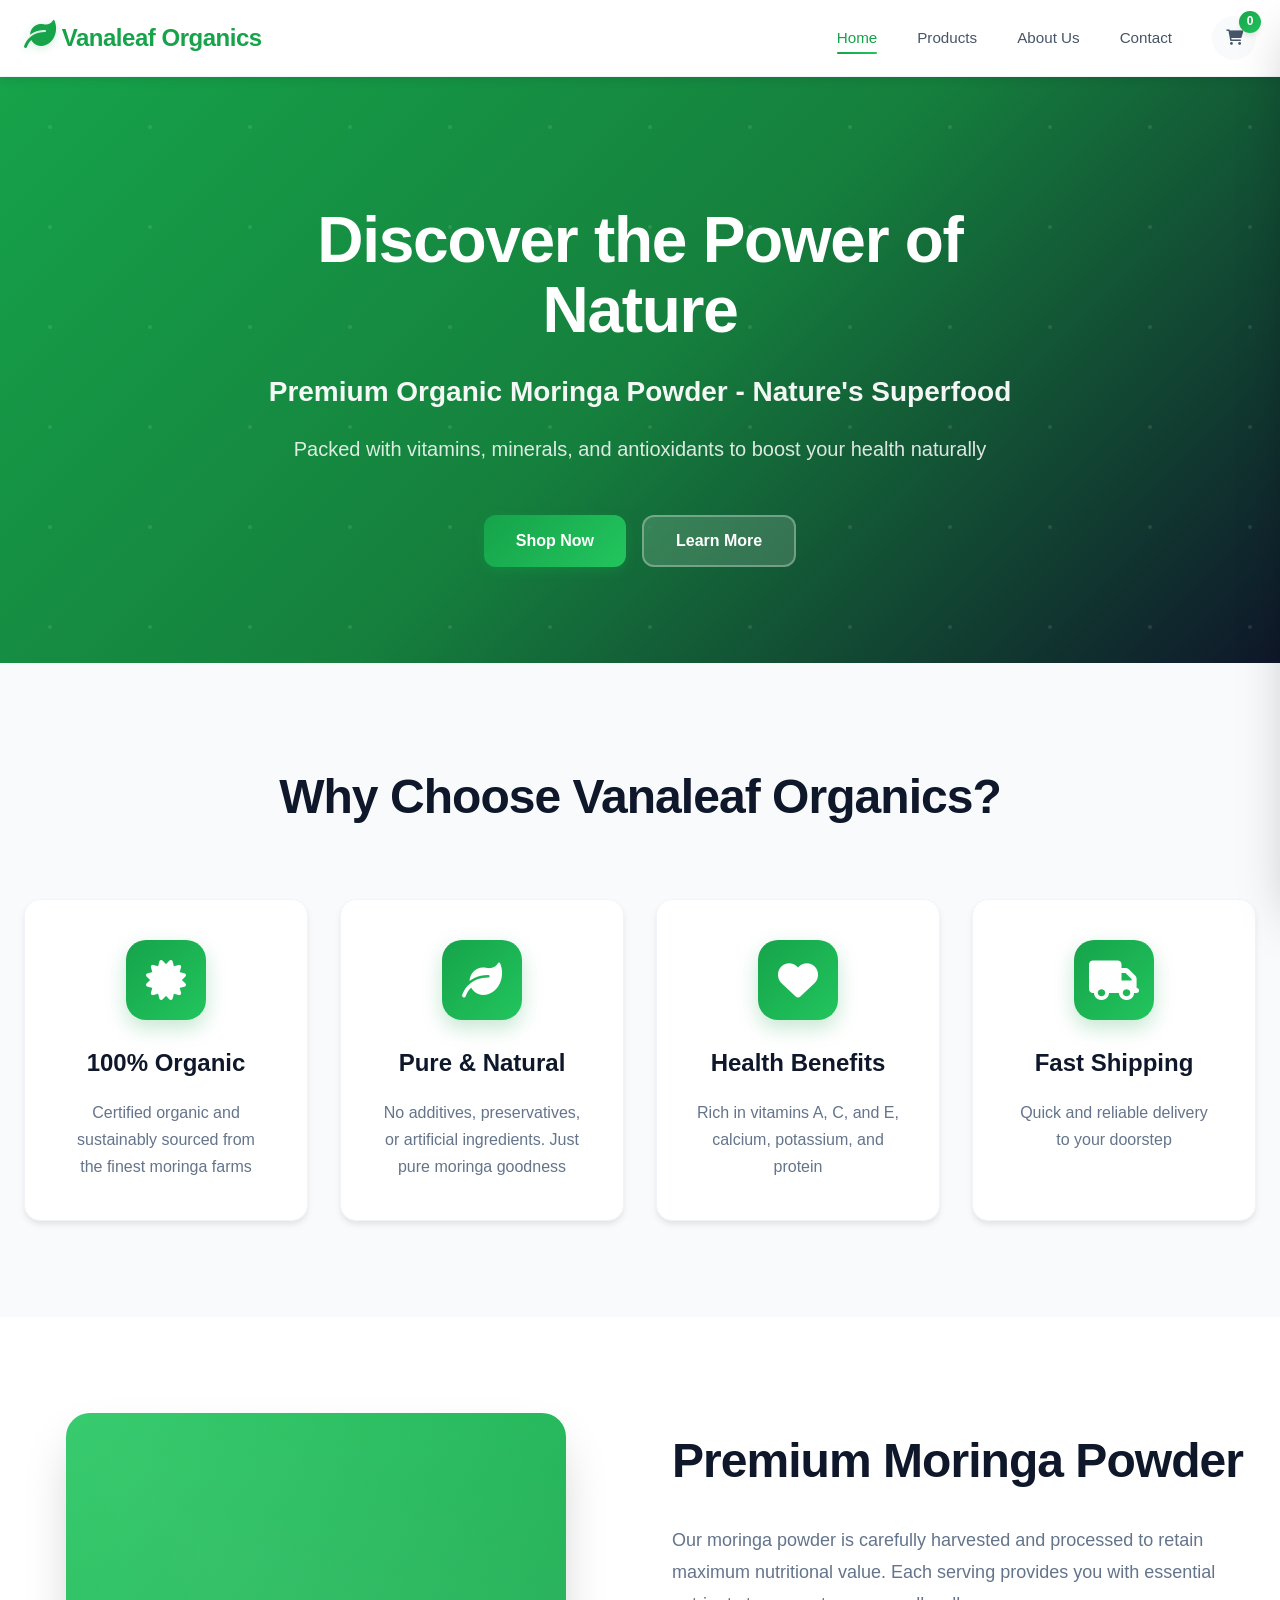
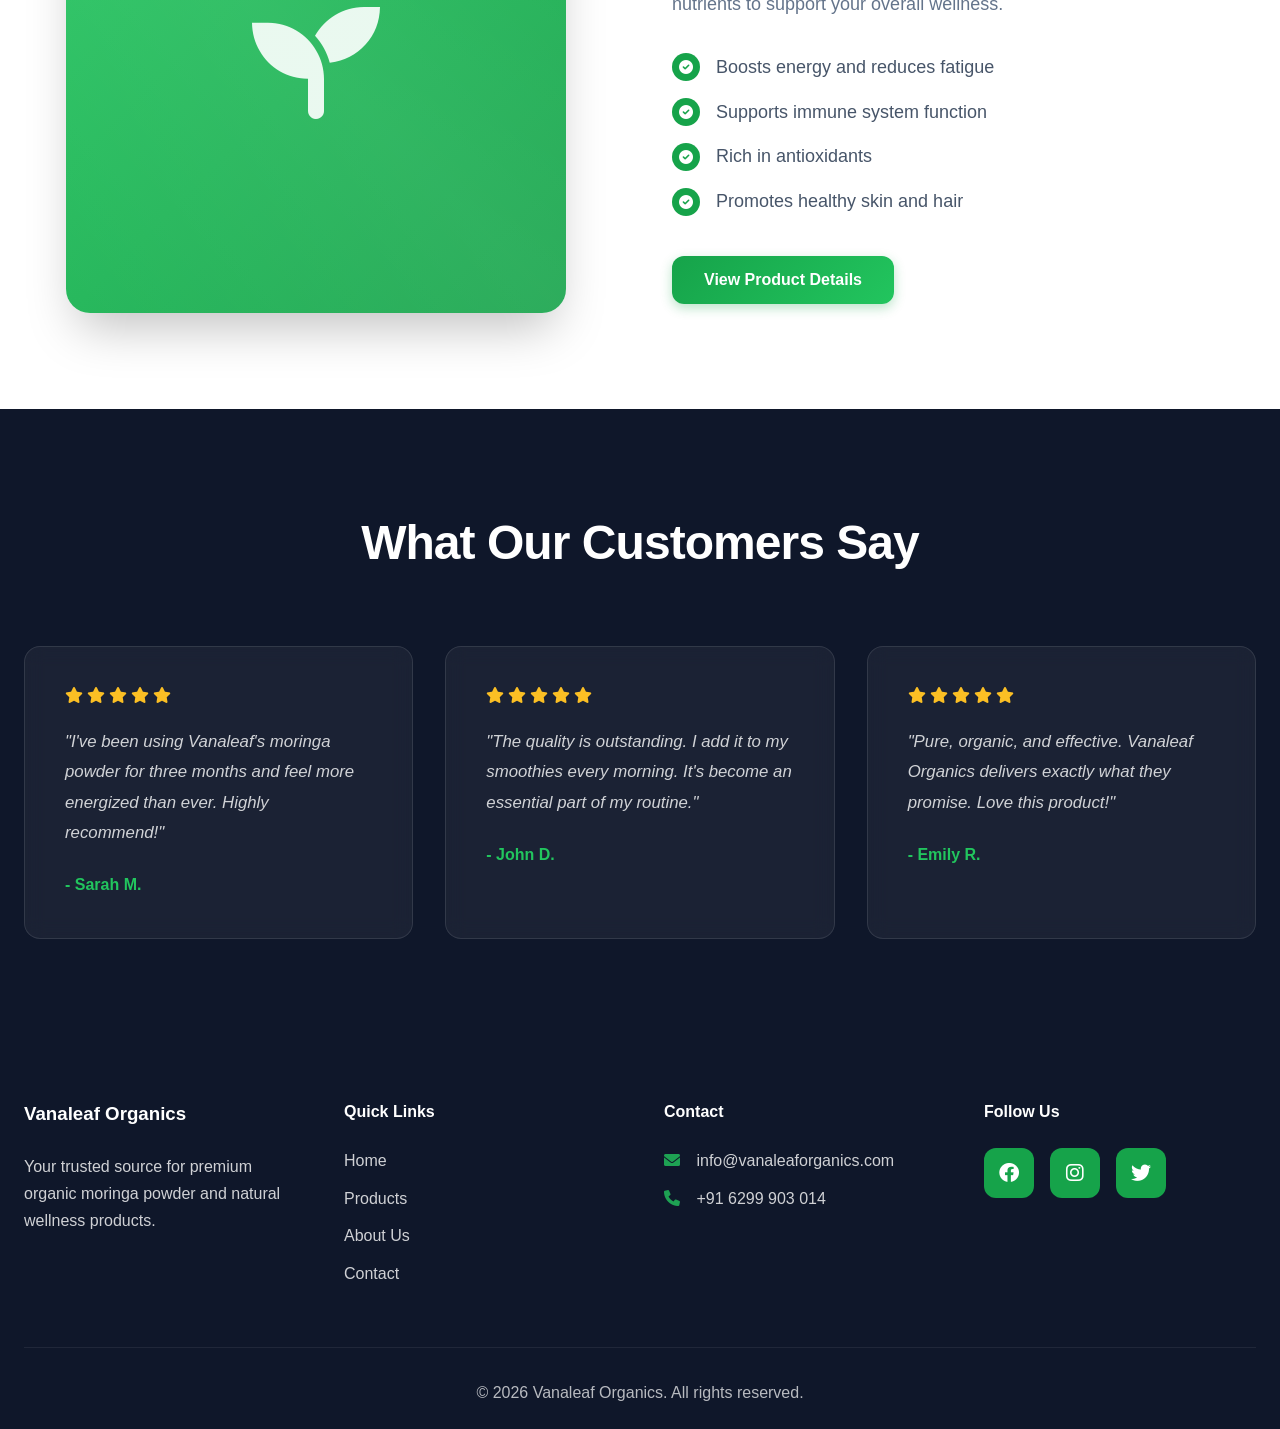
==== commit 7f69dde6: "Added whatsapp based ordering system." ====
--- a/index.html
+++ b/index.html
@@ -177,8 +177,8 @@
                 <div class="footer-col">
                     <h4>Contact</h4>
                     <ul>
-                        <li><i class="fas fa-envelope"></i> info@vanaleaforganics.com</li>
-                        <li><i class="fas fa-phone"></i> +1 (555) 123-4567</li>
+                        <li><a href="mailto:info@vanaleaforganics.com"><i class="fas fa-envelope"></i> info@vanaleaforganics.com</a></li>
+                        <li><a href="tel:+916299903014"><i class="fas fa-phone"></i> +91 6299 903 014</a></li>
                     </ul>
                 </div>
                 <div class="footer-col">
@@ -210,95 +210,19 @@
                 <span>Total:</span>
                 <span id="cartTotal">₹0</span>
             </div>
-            <button class="btn btn-primary btn-block" id="checkoutBtn">Proceed to Checkout</button>
+            <div class="cart-buttons">
+                <button class="btn btn-primary btn-block btn-whatsapp" id="orderWhatsappBtn">
+                    <i class="fab fa-whatsapp"></i> Order via WhatsApp
+                </button>
+                <button class="btn btn-outline btn-block" id="orderCodBtn">
+                    COD / UPI Payment
+                </button>
+            </div>
         </div>
     </div>
 
     <!-- Overlay -->
     <div class="overlay" id="overlay"></div>
-
-    <!-- Checkout Modal -->
-    <div class="modal" id="checkoutModal">
-        <div class="modal-content">
-            <span class="close-modal" id="closeModal">&times;</span>
-            <h2>Checkout</h2>
-            <form id="checkoutForm">
-                <div class="form-section">
-                    <h3>Shipping Information</h3>
-                    <div class="form-row">
-                        <div class="form-group">
-                            <label for="firstName">First Name *</label>
-                            <input type="text" id="firstName" required>
-                        </div>
-                        <div class="form-group">
-                            <label for="lastName">Last Name *</label>
-                            <input type="text" id="lastName" required>
-                        </div>
-                    </div>
-                    <div class="form-group">
-                        <label for="email">Email *</label>
-                        <input type="email" id="email" required>
-                    </div>
-                    <div class="form-group">
-                        <label for="phone">Phone *</label>
-                        <input type="tel" id="phone" required>
-                    </div>
-                    <div class="form-group">
-                        <label for="address">Address *</label>
-                        <input type="text" id="address" required>
-                    </div>
-                    <div class="form-row">
-                        <div class="form-group">
-                            <label for="city">City *</label>
-                            <input type="text" id="city" required>
-                        </div>
-                        <div class="form-group">
-                            <label for="zipCode">Zip Code *</label>
-                            <input type="text" id="zipCode" required>
-                        </div>
-                    </div>
-                </div>
-                <div class="form-section">
-                    <h3>Payment Information</h3>
-                    <div class="form-group">
-                        <label for="cardName">Name on Card *</label>
-                        <input type="text" id="cardName" required>
-                    </div>
-                    <div class="form-group">
-                        <label for="cardNumber">Card Number *</label>
-                        <input type="text" id="cardNumber" placeholder="1234 5678 9012 3456" required>
-                    </div>
-                    <div class="form-row">
-                        <div class="form-group">
-                            <label for="expiry">Expiry Date *</label>
-                            <input type="text" id="expiry" placeholder="MM/YY" required>
-                        </div>
-                        <div class="form-group">
-                            <label for="cvv">CVV *</label>
-                            <input type="text" id="cvv" placeholder="123" required>
-                        </div>
-                    </div>
-                </div>
-                <div class="order-summary">
-                    <h3>Order Summary</h3>
-                    <div id="orderItems"></div>
-                    <div class="summary-row">
-                        <span>Subtotal:</span>
-                        <span id="subtotal">₹0</span>
-                    </div>
-                    <div class="summary-row">
-                        <span>Shipping:</span>
-                        <span id="shipping">₹100</span>
-                    </div>
-                    <div class="summary-row total">
-                        <span>Total:</span>
-                        <span id="finalTotal">₹0</span>
-                    </div>
-                </div>
-                <button type="submit" class="btn btn-primary btn-block">Place Order</button>
-            </form>
-        </div>
-    </div>
 
     <script src="js/cart.js"></script>
     <script src="js/main.js"></script>
--- a/css/style.css
+++ b/css/style.css
@@ -1518,145 +1518,35 @@
     display: block;
 }
 
-/* Checkout Modal */
-.modal {
-    display: none;
-    position: fixed;
-    top: 0;
-    left: 0;
-    width: 100%;
-    height: 100%;
-    background: rgba(0, 0, 0, 0.5);
-    backdrop-filter: blur(4px);
-    z-index: 2500;
-    overflow-y: auto;
-    padding: 2rem;
-}
-
-.modal.active {
-    display: flex;
-    align-items: center;
-    justify-content: center;
-}
-
-.modal-content {
-    background: var(--white);
-    max-width: 900px;
-    width: 100%;
-    padding: 3rem;
-    border-radius: var(--radius-xl);
-    position: relative;
-    box-shadow: var(--shadow-xl);
-}
-
-.close-modal {
-    position: absolute;
-    top: 1.5rem;
-    right: 1.5rem;
-    width: 40px;
-    height: 40px;
-    border-radius: 50%;
-    background: var(--gray-100);
-    font-size: 1.5rem;
-    cursor: pointer;
-    color: var(--gray-600);
-    transition: var(--transition);
-    border: none;
-    display: flex;
-    align-items: center;
-    justify-content: center;
-}
-
-.close-modal:hover {
-    background: var(--danger);
-    color: var(--white);
-}
-
-.modal-content h2 {
-    color: var(--dark);
-    margin-bottom: 2rem;
-    font-weight: 800;
-    font-size: 2rem;
-}
-
-.form-section {
-    margin-bottom: 2.5rem;
-}
-
-.form-section h3 {
-    color: var(--dark);
-    margin-bottom: 1.5rem;
-    padding-bottom: 0.75rem;
-    border-bottom: 2px solid var(--gray-200);
-    font-weight: 700;
-}
-
-.order-summary {
-    background: var(--gray-100);
-    padding: 2rem;
-    border-radius: var(--radius-lg);
-    margin-bottom: 2rem;
-    border: 2px solid var(--gray-200);
-}
-
-.order-summary h3 {
-    color: var(--dark);
-    margin-bottom: 1.5rem;
-    font-weight: 700;
-}
-
-#orderItems {
-    margin-bottom: 1.5rem;
-}
-
-.order-item {
-    display: flex;
-    justify-content: space-between;
-    padding: 0.75rem 0;
-    color: var(--gray-700);
-    font-size: 0.95rem;
-}
-
-.summary-row {
-    display: flex;
-    justify-content: space-between;
-    padding: 0.75rem 0;
-    border-top: 1px solid var(--gray-300);
+/* Cart Buttons */
+.cart-buttons {
+    display: flex;
+    flex-direction: column;
+    gap: 0.75rem;
+}
+
+.btn-whatsapp {
+    background: linear-gradient(135deg, #25d366, #128c7e);
+    box-shadow: 0 4px 12px rgba(37, 211, 102, 0.3);
+}
+
+.btn-whatsapp:hover {
+    transform: translateY(-2px);
+    box-shadow: 0 8px 20px rgba(37, 211, 102, 0.4);
+}
+
+.btn-outline {
+    background: transparent;
+    color: var(--primary);
+    border: 2px solid var(--primary);
     font-weight: 600;
 }
 
-.summary-row.total {
-    font-size: 1.5rem;
-    font-weight: 800;
-    color: var(--dark);
-    border-top: 2px solid var(--primary);
-    margin-top: 1rem;
-    padding-top: 1.5rem;
-}
-
-/* Success Message */
-.success-message {
-    text-align: center;
-    padding: 3rem 2rem;
-}
-
-.success-icon {
-    font-size: 6rem;
-    color: var(--success);
-    margin-bottom: 1.5rem;
-}
-
-.success-message h2 {
-    color: var(--dark);
-    margin-bottom: 1rem;
-    font-weight: 800;
-}
-
-.success-message p {
-    color: var(--gray-600);
-    font-size: 1.125rem;
-    margin-bottom: 2rem;
-    line-height: 1.7;
+.btn-outline:hover {
+    background: var(--primary);
+    color: var(--white);
+    transform: translateY(-2px);
+    box-shadow: 0 4px 12px rgba(22, 163, 74, 0.3);
 }
 
 /* Responsive Design */
@@ -1805,7 +1695,6 @@
     .navbar,
     .cart-sidebar,
     .overlay,
-    .modal,
     .hamburger,
     .hero-buttons,
     .btn {
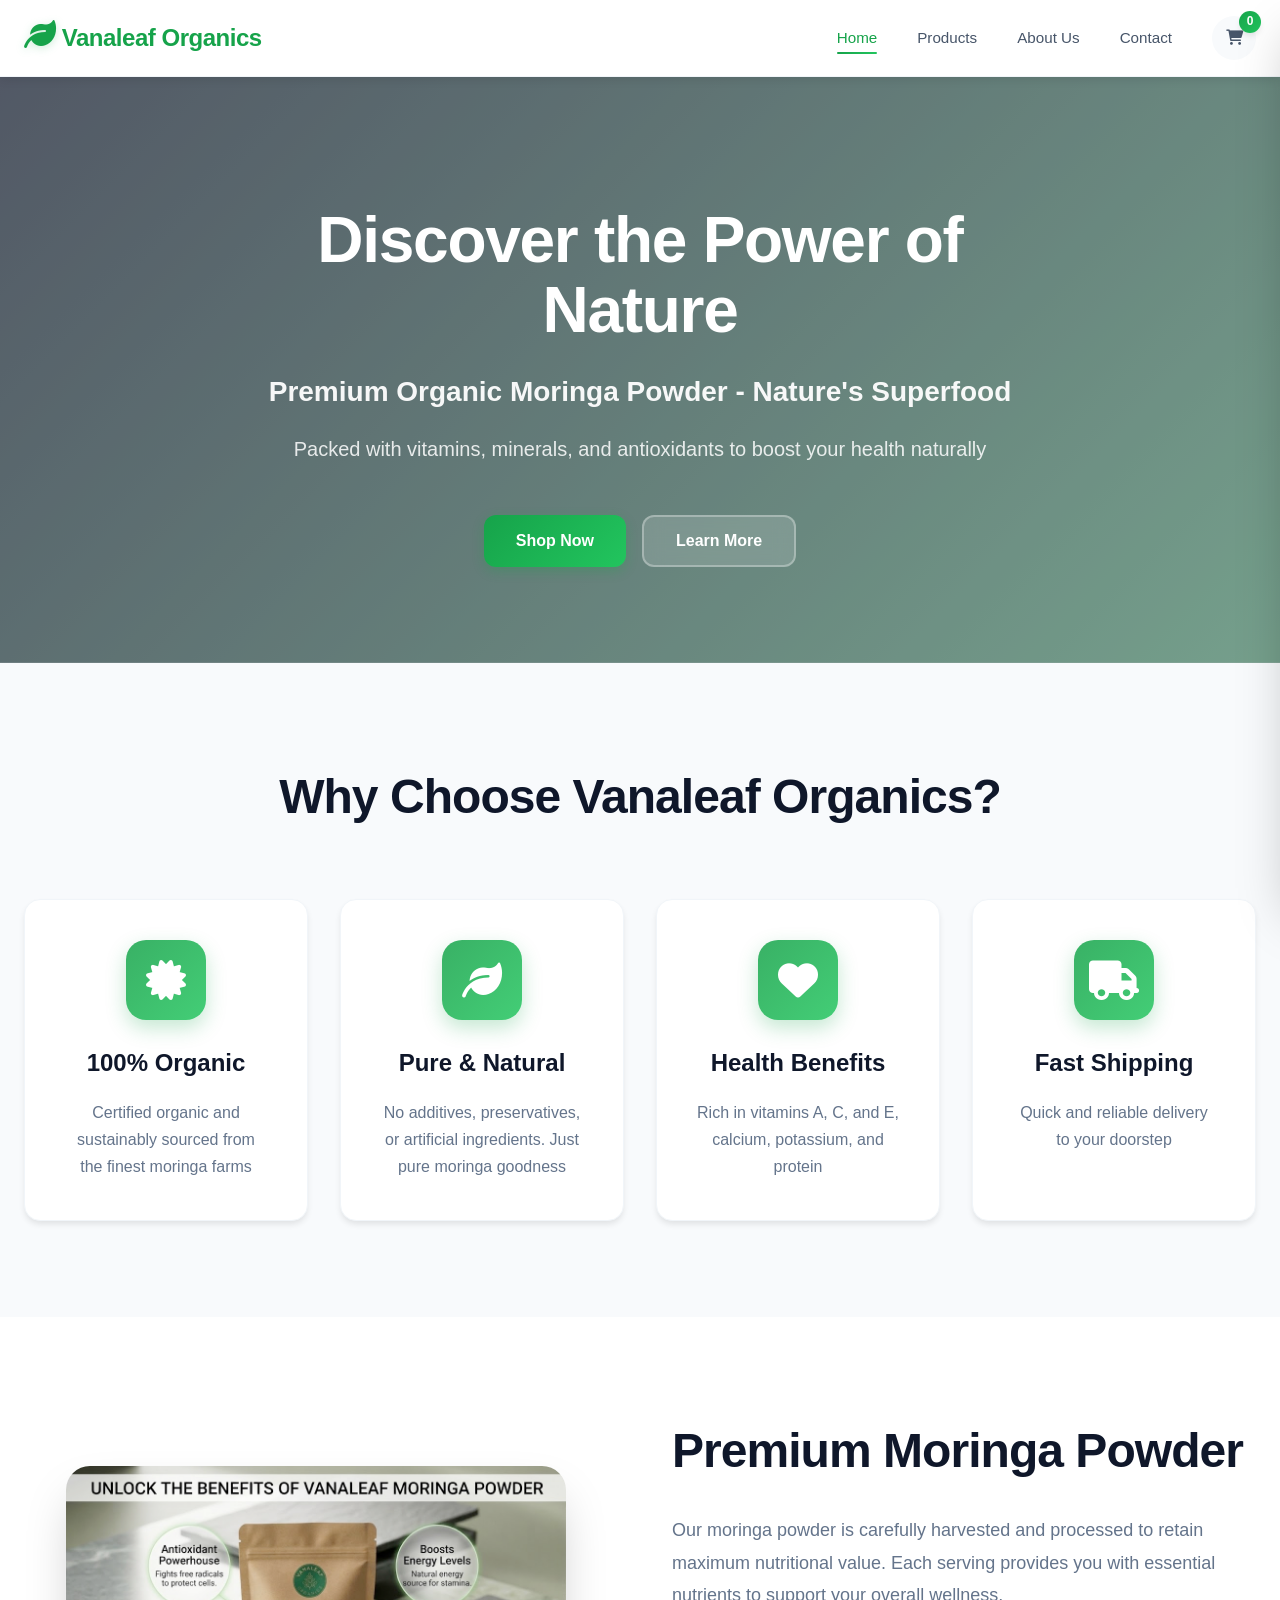
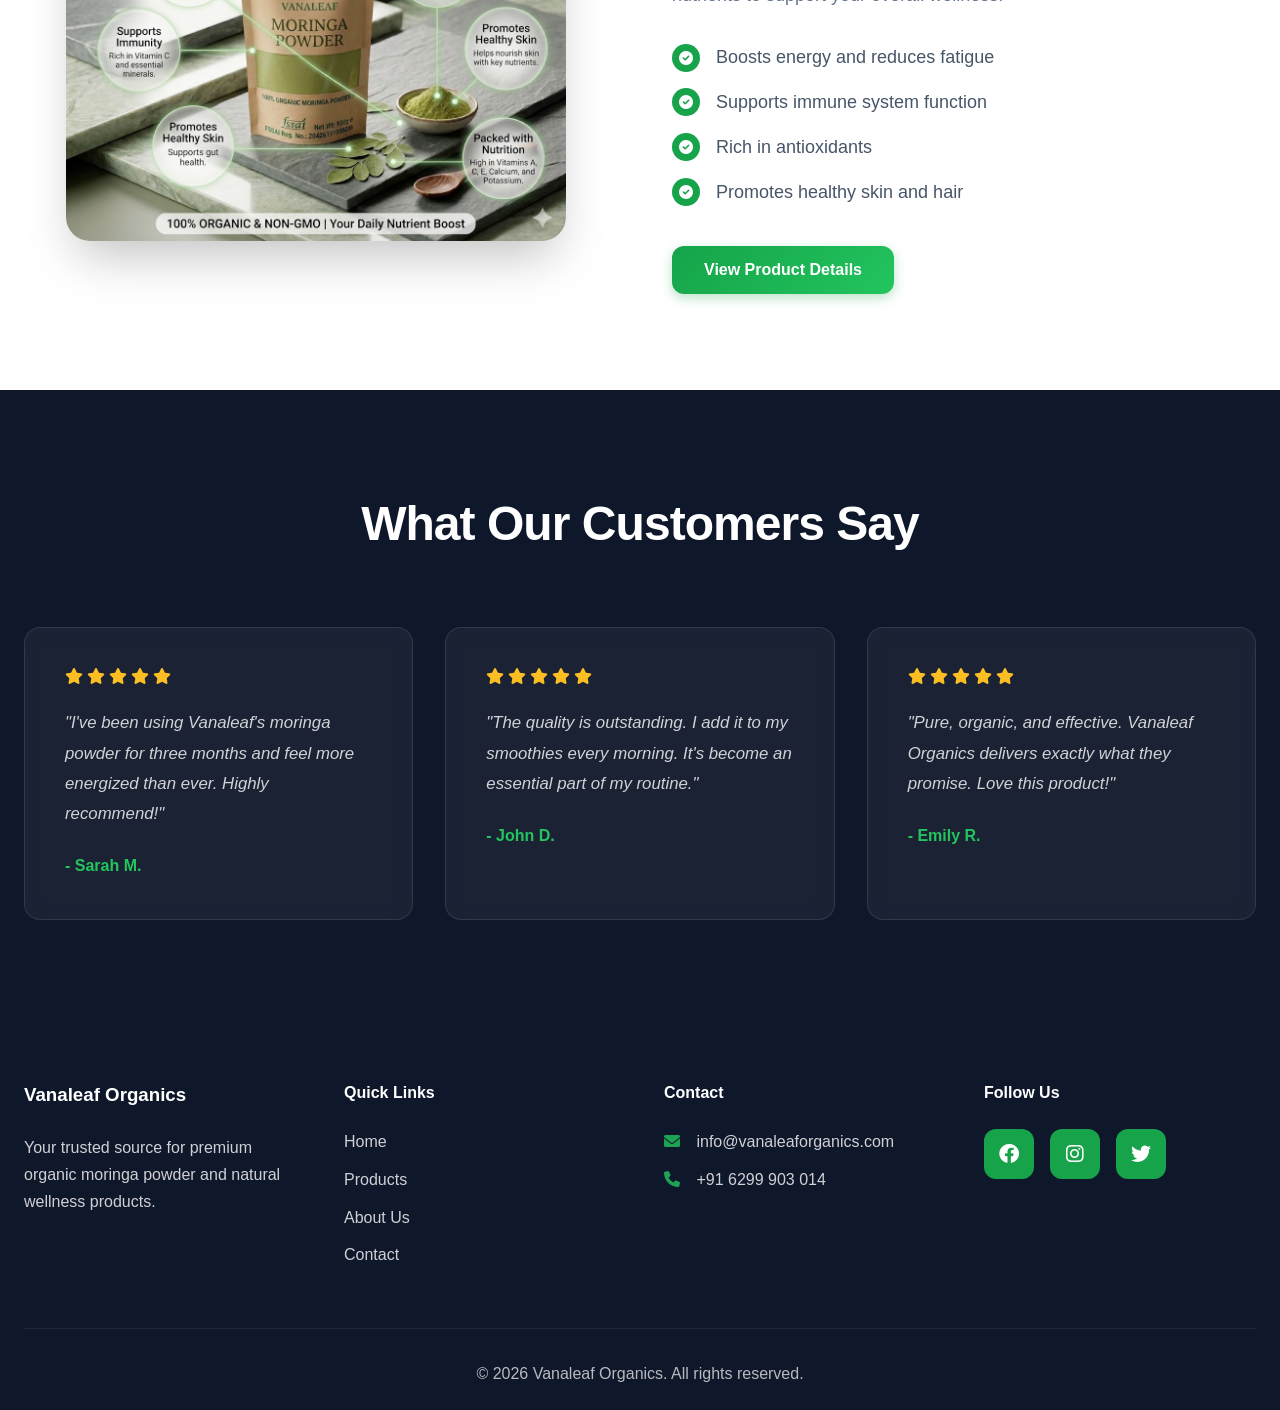
==== commit 61fd2484: "Added images and background." ====
--- a/index.html
+++ b/index.html
@@ -60,28 +60,28 @@
             <h2 class="section-title">Why Choose Vanaleaf Organics?</h2>
             <div class="features-grid">
                 <div class="feature-card">
-                    <div class="feature-icon">
+                    <div class="feature-icon feature-icon-1">
                         <i class="fas fa-certificate"></i>
                     </div>
                     <h3>100% Organic</h3>
                     <p>Certified organic and sustainably sourced from the finest moringa farms</p>
                 </div>
                 <div class="feature-card">
-                    <div class="feature-icon">
+                    <div class="feature-icon feature-icon-2">
                         <i class="fas fa-leaf"></i>
                     </div>
                     <h3>Pure & Natural</h3>
                     <p>No additives, preservatives, or artificial ingredients. Just pure moringa goodness</p>
                 </div>
                 <div class="feature-card">
-                    <div class="feature-icon">
+                    <div class="feature-icon feature-icon-3">
                         <i class="fas fa-heart"></i>
                     </div>
                     <h3>Health Benefits</h3>
                     <p>Rich in vitamins A, C, and E, calcium, potassium, and protein</p>
                 </div>
                 <div class="feature-card">
-                    <div class="feature-icon">
+                    <div class="feature-icon feature-icon-4">
                         <i class="fas fa-truck"></i>
                     </div>
                     <h3>Fast Shipping</h3>
@@ -96,9 +96,7 @@
         <div class="container">
             <div class="highlight-grid">
                 <div class="highlight-image">
-                    <div class="image-placeholder">
-                        <i class="fas fa-seedling"></i>
-                    </div>
+                    <img src="images/Benefits.png" alt="Benefits of Vanaleaf Moringa Powder" class="highlight-img">
                 </div>
                 <div class="highlight-content">
                     <h2>Premium Moringa Powder</h2>
--- a/css/style.css
+++ b/css/style.css
@@ -202,7 +202,10 @@
 
 /* Modern Hero Section */
 .hero {
-    background: linear-gradient(135deg, var(--primary) 0%, var(--primary-dark) 50%, var(--dark) 100%);
+    background: linear-gradient(135deg, rgba(15, 23, 42, 0.6) 0%, rgba(22, 163, 74, 0.4) 100%),
+                url('https://images.unsplash.com/photo-1441974231531-c6227db76b6e?w=1920&q=80');
+    background-size: cover;
+    background-position: center;
     color: var(--white);
     padding: 8rem 0 6rem;
     position: relative;
@@ -216,13 +219,7 @@
     left: 0;
     right: 0;
     bottom: 0;
-    background: url('data:image/svg+xml,<svg width="100" height="100" xmlns="http://www.w3.org/2000/svg"><circle cx="50" cy="50" r="2" fill="white" opacity="0.1"/></svg>');
-    animation: float 20s linear infinite;
-}
-
-@keyframes float {
-    from { transform: translateY(0); }
-    to { transform: translateY(-100px); }
+    background: rgba(15, 23, 42, 0.3);
 }
 
 .hero-content {
@@ -372,7 +369,9 @@
     width: 80px;
     height: 80px;
     margin: 0 auto 1.5rem;
-    background: linear-gradient(135deg, var(--primary), var(--primary-light));
+    background: linear-gradient(135deg, rgba(22, 163, 74, 0.85), rgba(34, 197, 94, 0.85));
+    background-size: cover;
+    background-position: center;
     border-radius: 20px;
     display: flex;
     align-items: center;
@@ -380,6 +379,34 @@
     font-size: 2.5rem;
     color: var(--white);
     box-shadow: 0 8px 20px rgba(22, 163, 74, 0.25);
+}
+
+.feature-icon-1 {
+    background: linear-gradient(135deg, rgba(22, 163, 74, 0.85), rgba(34, 197, 94, 0.85)),
+                url('https://images.unsplash.com/photo-1416879595882-3373a0480b5b?w=200&q=80');
+    background-size: cover;
+    background-position: center;
+}
+
+.feature-icon-2 {
+    background: linear-gradient(135deg, rgba(22, 163, 74, 0.85), rgba(34, 197, 94, 0.85)),
+                url('https://images.unsplash.com/photo-1470058869958-2a77bde41706?w=200&q=80');
+    background-size: cover;
+    background-position: center;
+}
+
+.feature-icon-3 {
+    background: linear-gradient(135deg, rgba(22, 163, 74, 0.85), rgba(34, 197, 94, 0.85)),
+                url('https://images.unsplash.com/photo-1501004318776-cd2ba00c4e6e?w=200&q=80');
+    background-size: cover;
+    background-position: center;
+}
+
+.feature-icon-4 {
+    background: linear-gradient(135deg, rgba(22, 163, 74, 0.85), rgba(34, 197, 94, 0.85)),
+                url('https://images.unsplash.com/photo-1500382017468-9049fed747ef?w=200&q=80');
+    background-size: cover;
+    background-position: center;
 }
 
 .feature-card h3 {
@@ -412,39 +439,15 @@
     align-items: center;
 }
 
-.image-placeholder {
+.highlight-img {
     width: 100%;
     max-width: 500px;
-    aspect-ratio: 1;
-    background: linear-gradient(135deg, var(--primary-light) 0%, var(--primary) 100%);
     border-radius: var(--radius-xl);
-    display: flex;
-    align-items: center;
-    justify-content: center;
-    font-size: 8rem;
-    color: rgba(255, 255, 255, 0.9);
     box-shadow: var(--shadow-xl);
-    position: relative;
-    overflow: hidden;
-}
-
-.image-placeholder::before {
-    content: '';
-    position: absolute;
-    top: -50%;
-    left: -50%;
-    width: 200%;
-    height: 200%;
-    background: linear-gradient(45deg, transparent, rgba(255, 255, 255, 0.1), transparent);
-    animation: shine 3s infinite;
-}
-
-@keyframes shine {
-    0% { transform: translateX(-100%) translateY(-100%) rotate(45deg); }
-    100% { transform: translateX(100%) translateY(100%) rotate(45deg); }
-}
-
-.image-placeholder.large {
+    object-fit: cover;
+}
+
+.highlight-img.large {
     max-width: 600px;
 }
 
@@ -1614,9 +1617,8 @@
         margin-bottom: 3rem;
     }
 
-    .image-placeholder {
+    .highlight-img {
         max-width: 350px;
-        font-size: 5rem;
     }
 
     .cart-sidebar {
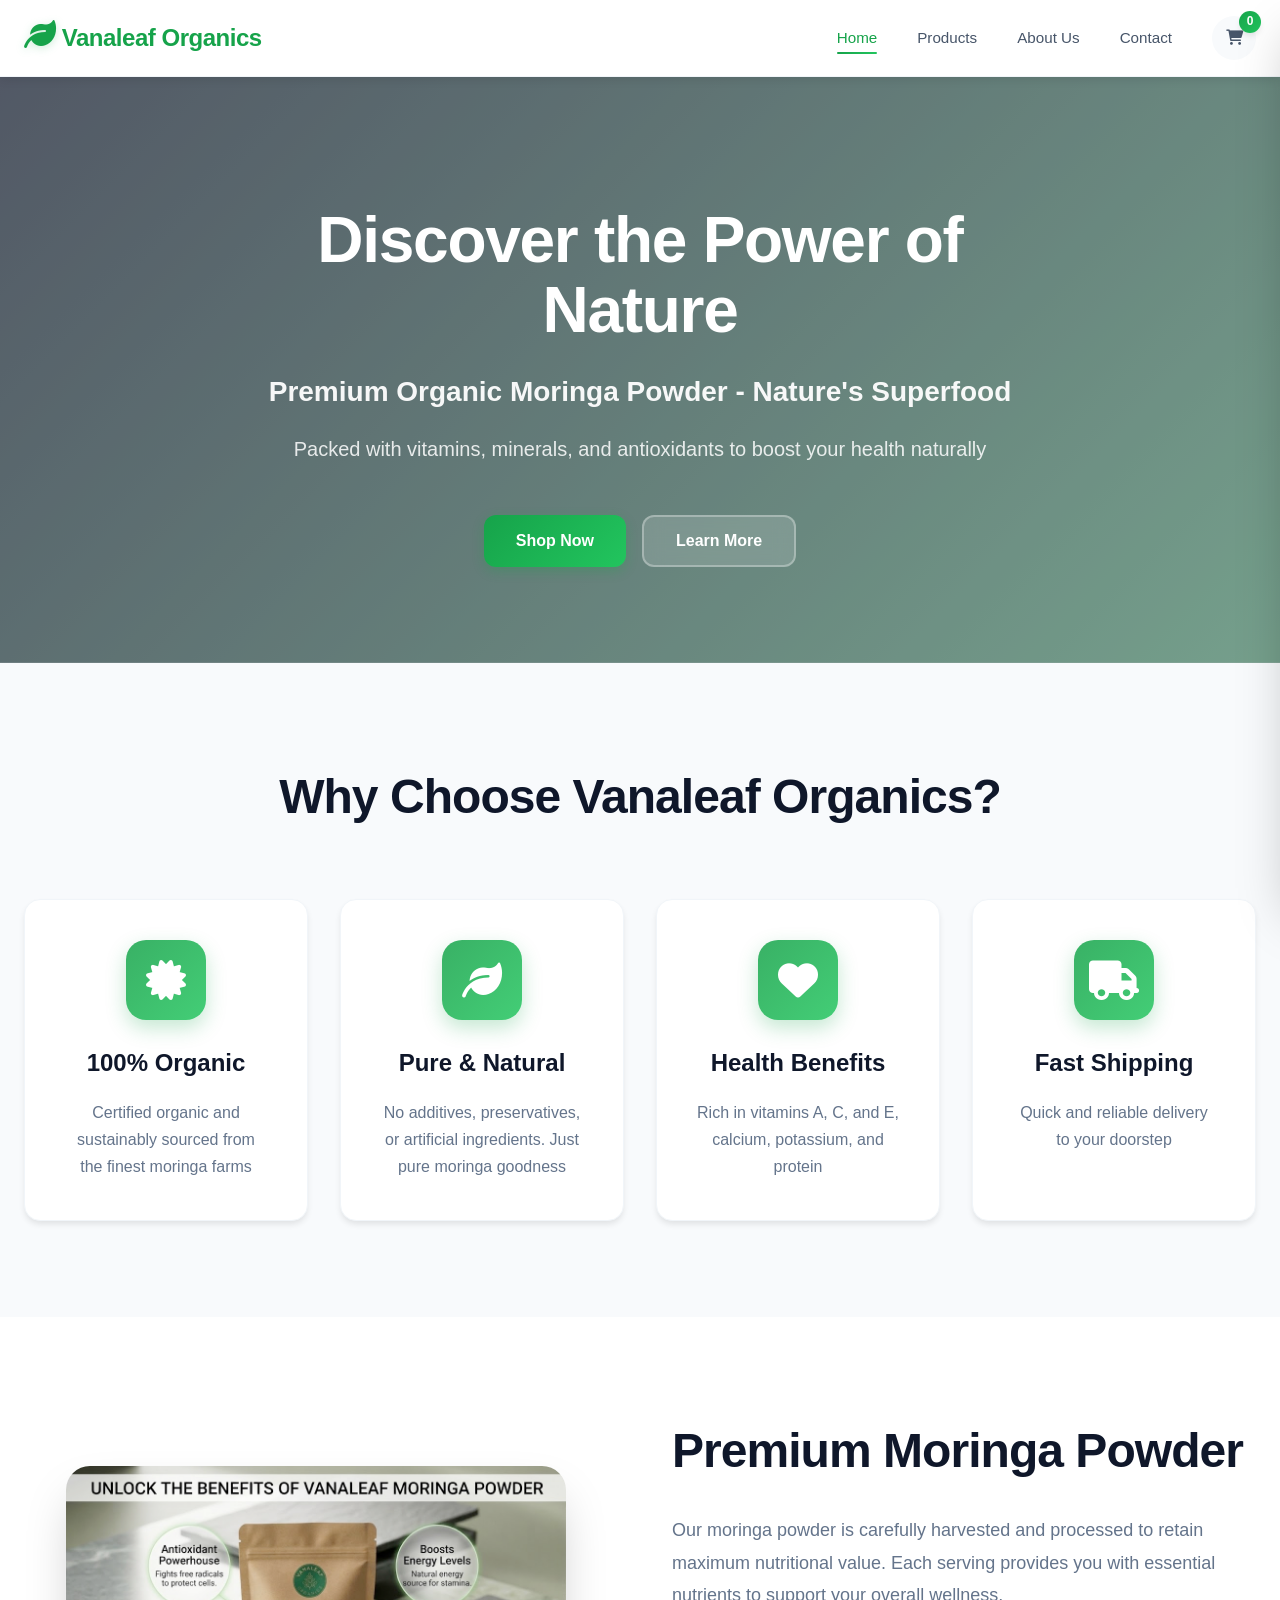
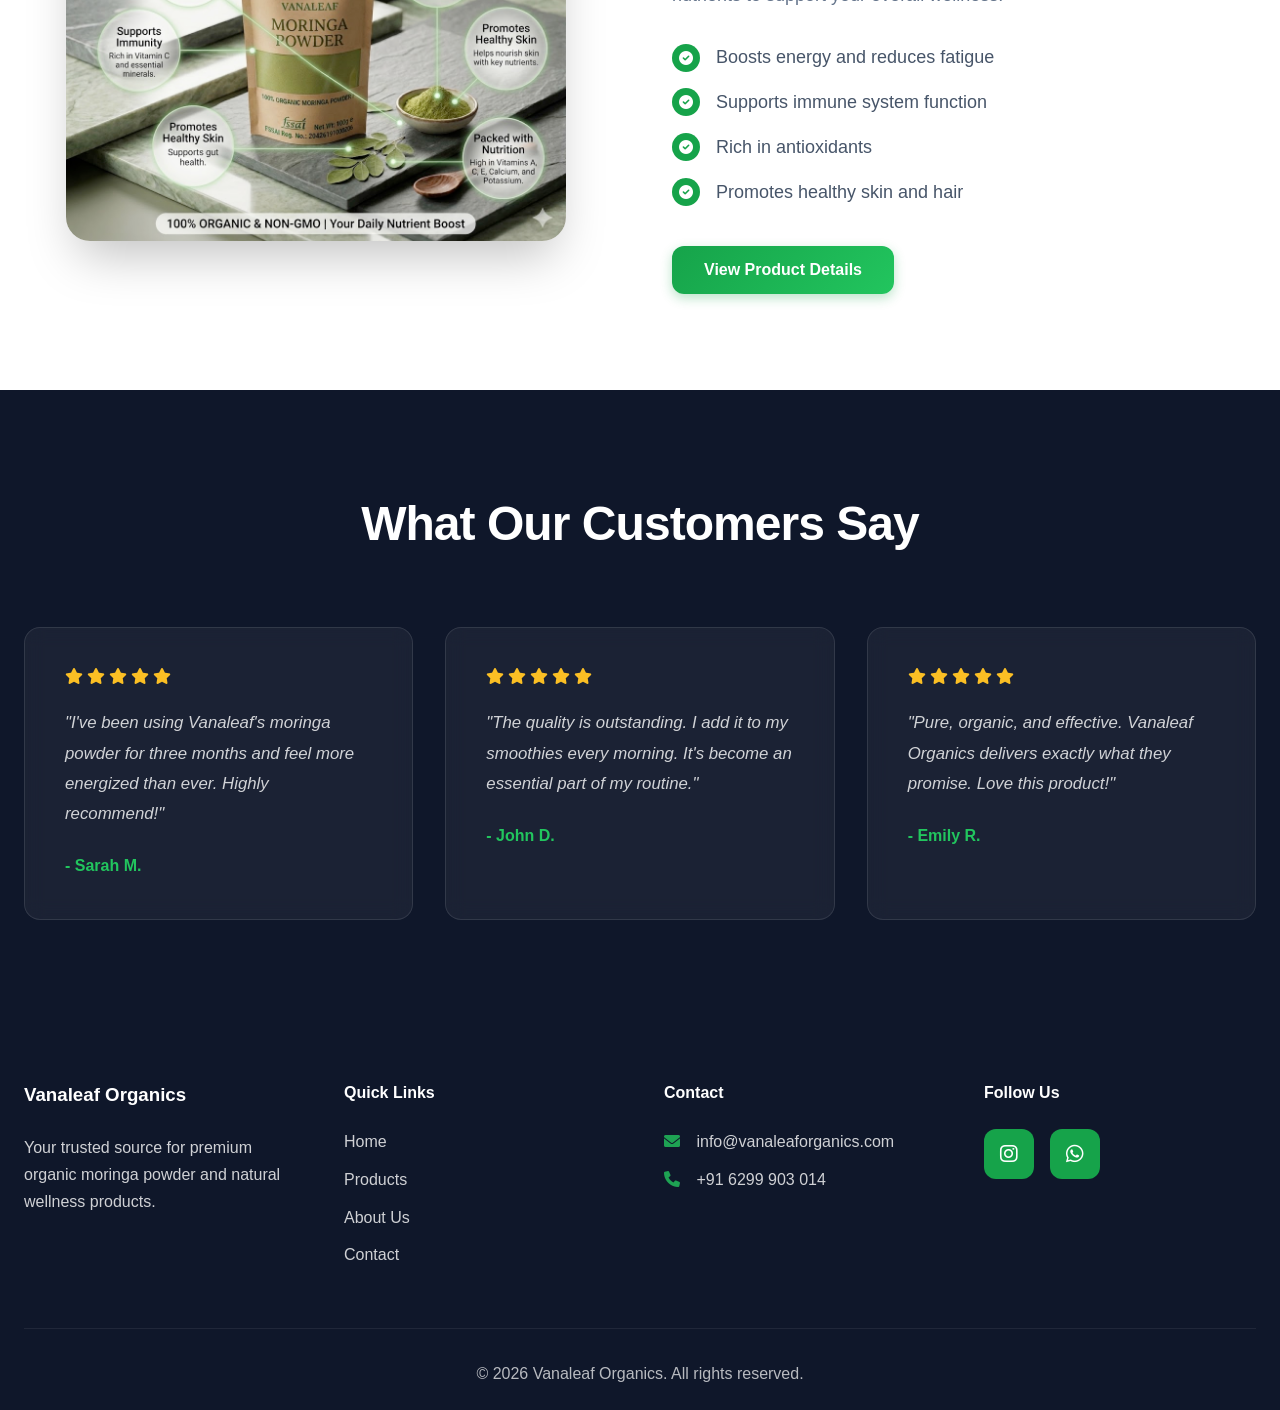
==== commit e83df0a8: "Fixed the contact us form. It now sends a whatsapp message to the vendor." ====
--- a/index.html
+++ b/index.html
@@ -182,9 +182,8 @@
                 <div class="footer-col">
                     <h4>Follow Us</h4>
                     <div class="social-links">
-                        <a href="#"><i class="fab fa-facebook"></i></a>
-                        <a href="#"><i class="fab fa-instagram"></i></a>
-                        <a href="#"><i class="fab fa-twitter"></i></a>
+                        <a href="https://www.instagram.com/vanaleaforganics" target="_blank"><i class="fab fa-instagram"></i></a>
+                        <a href="https://wa.me/916299903014" target="_blank"><i class="fab fa-whatsapp"></i></a>
                     </div>
                 </div>
             </div>
